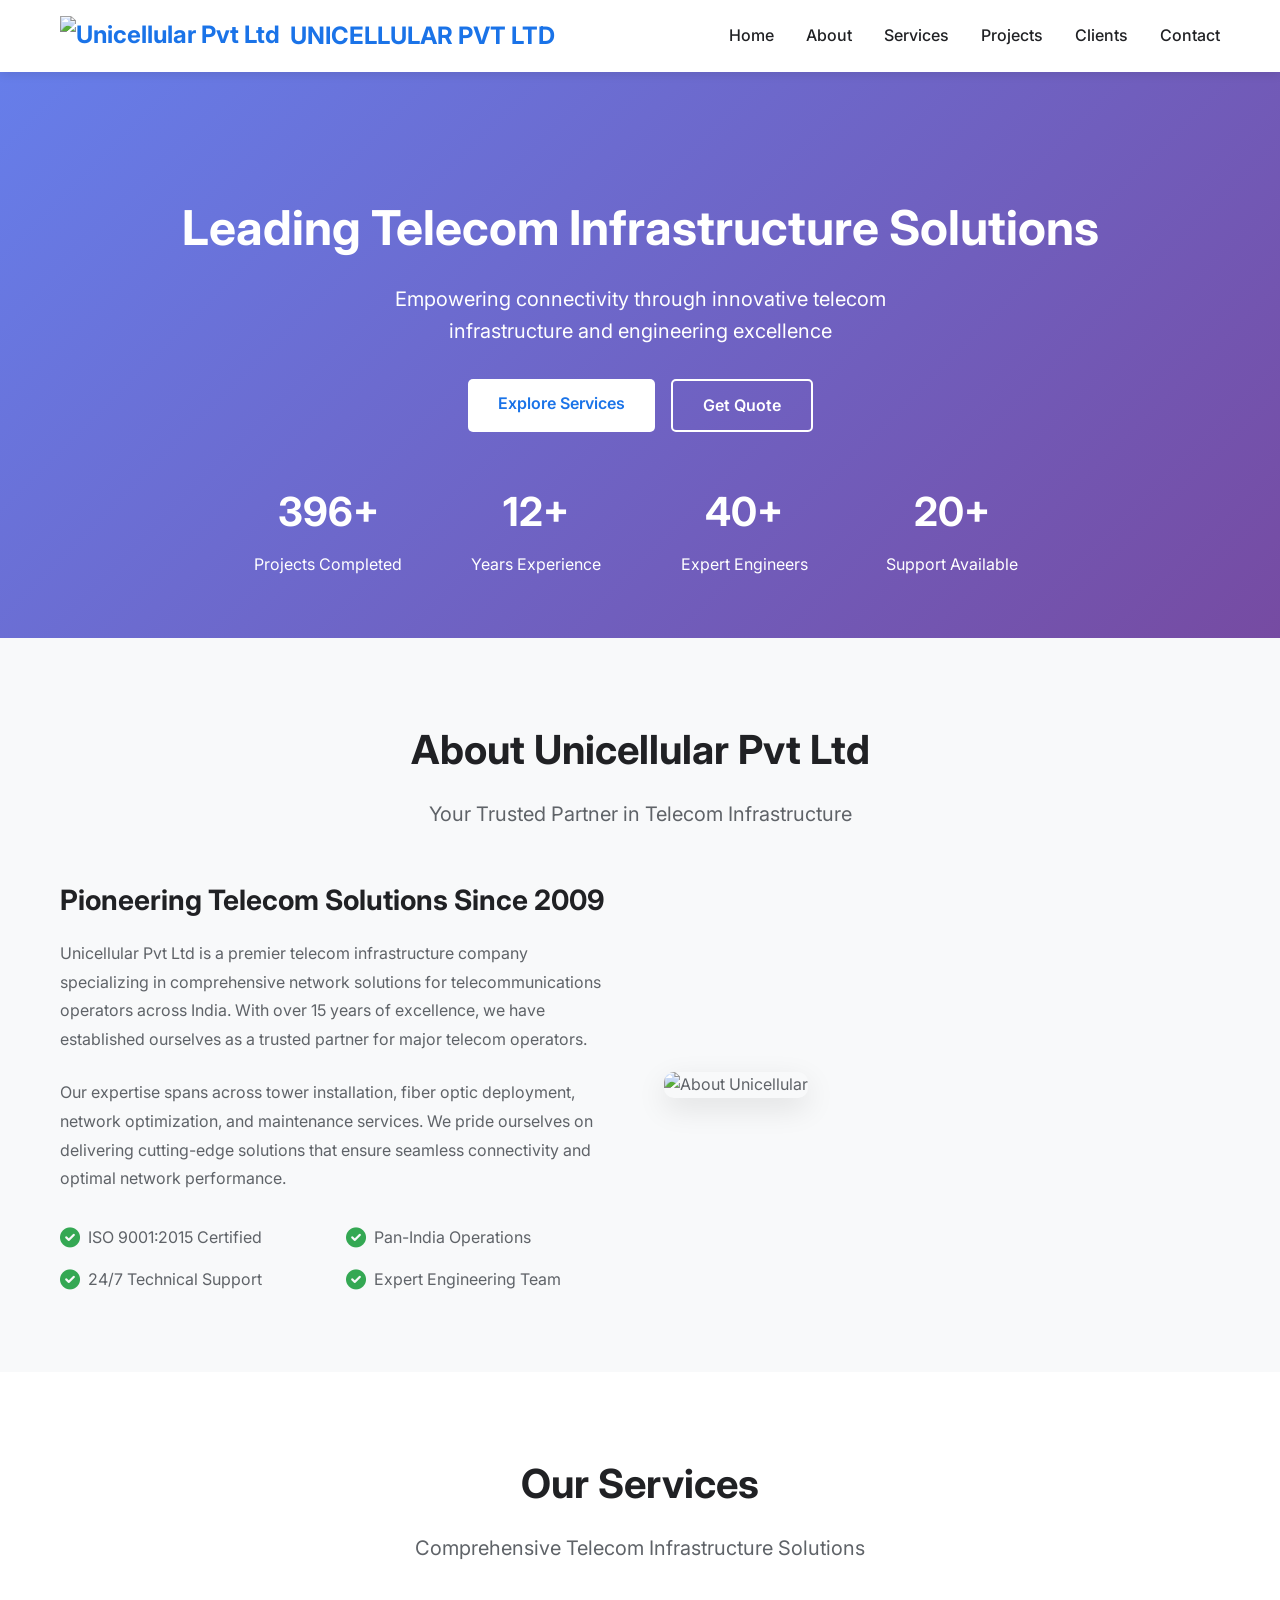
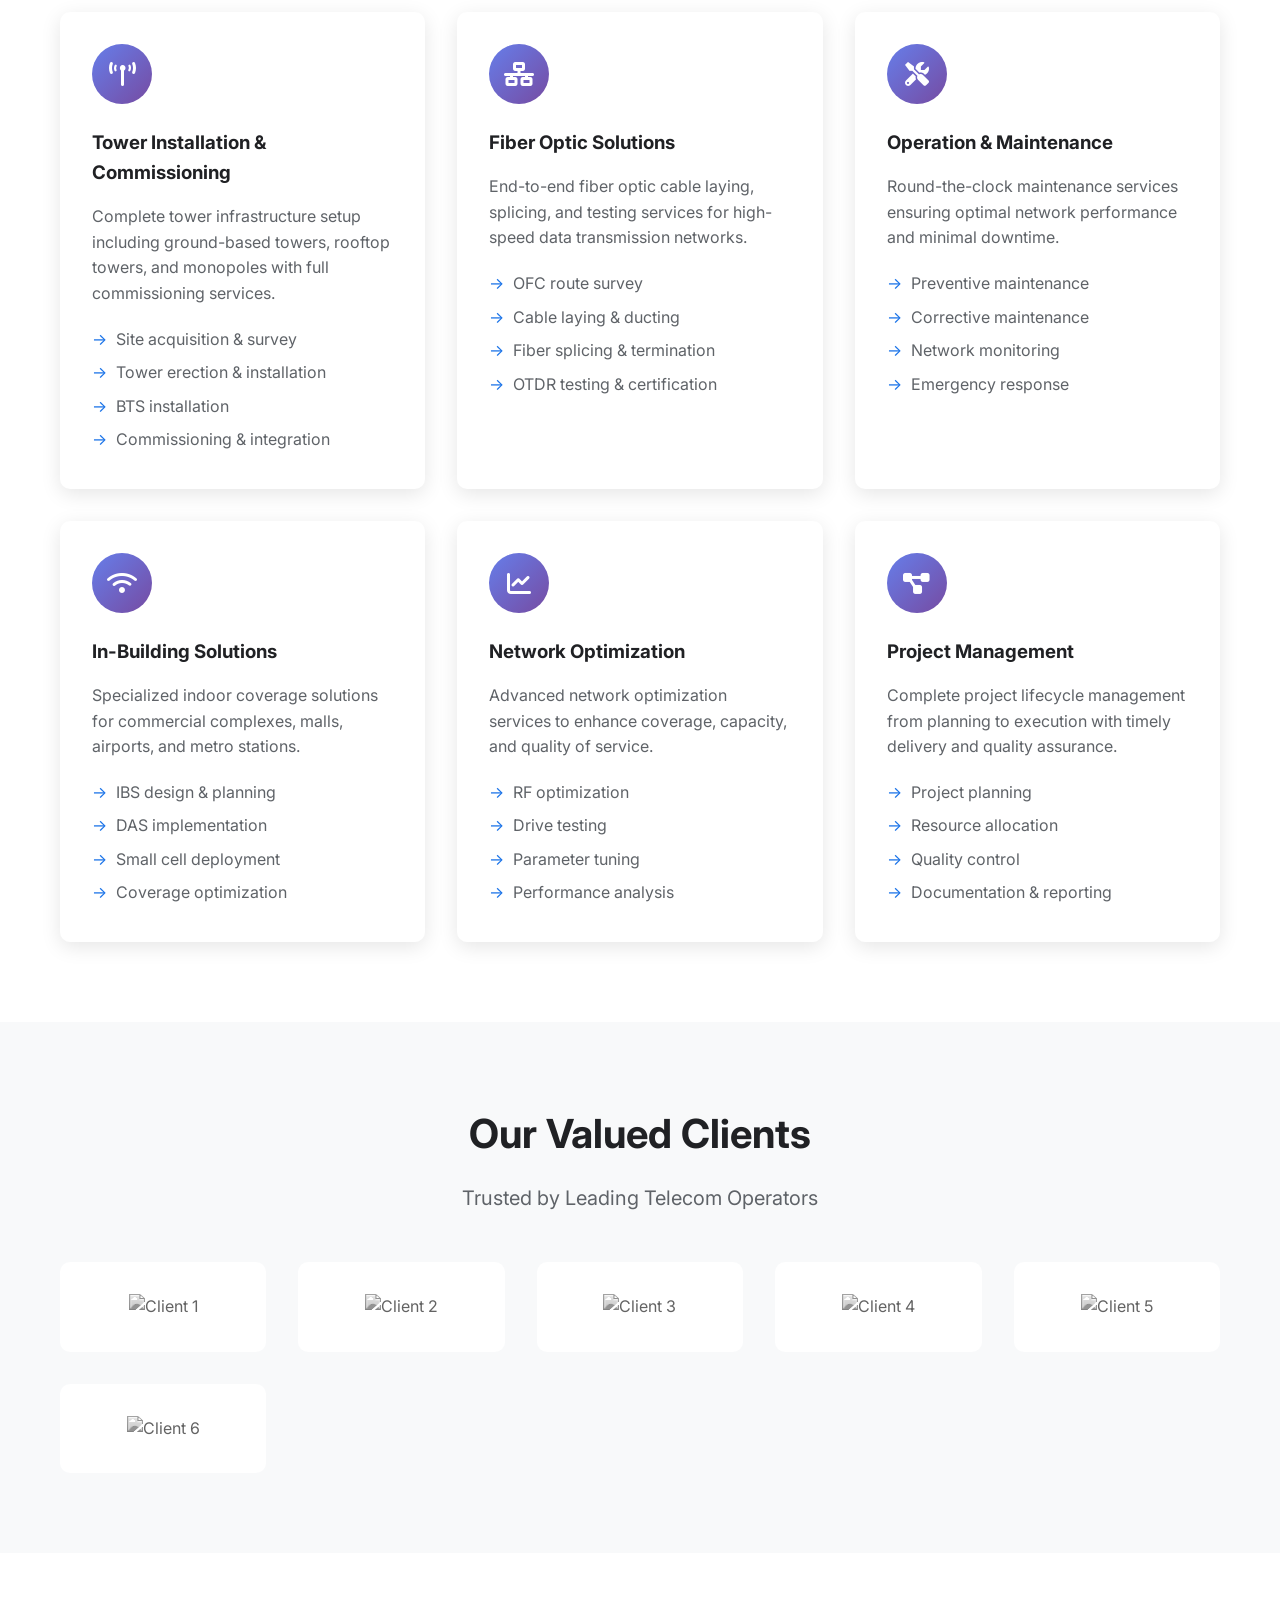
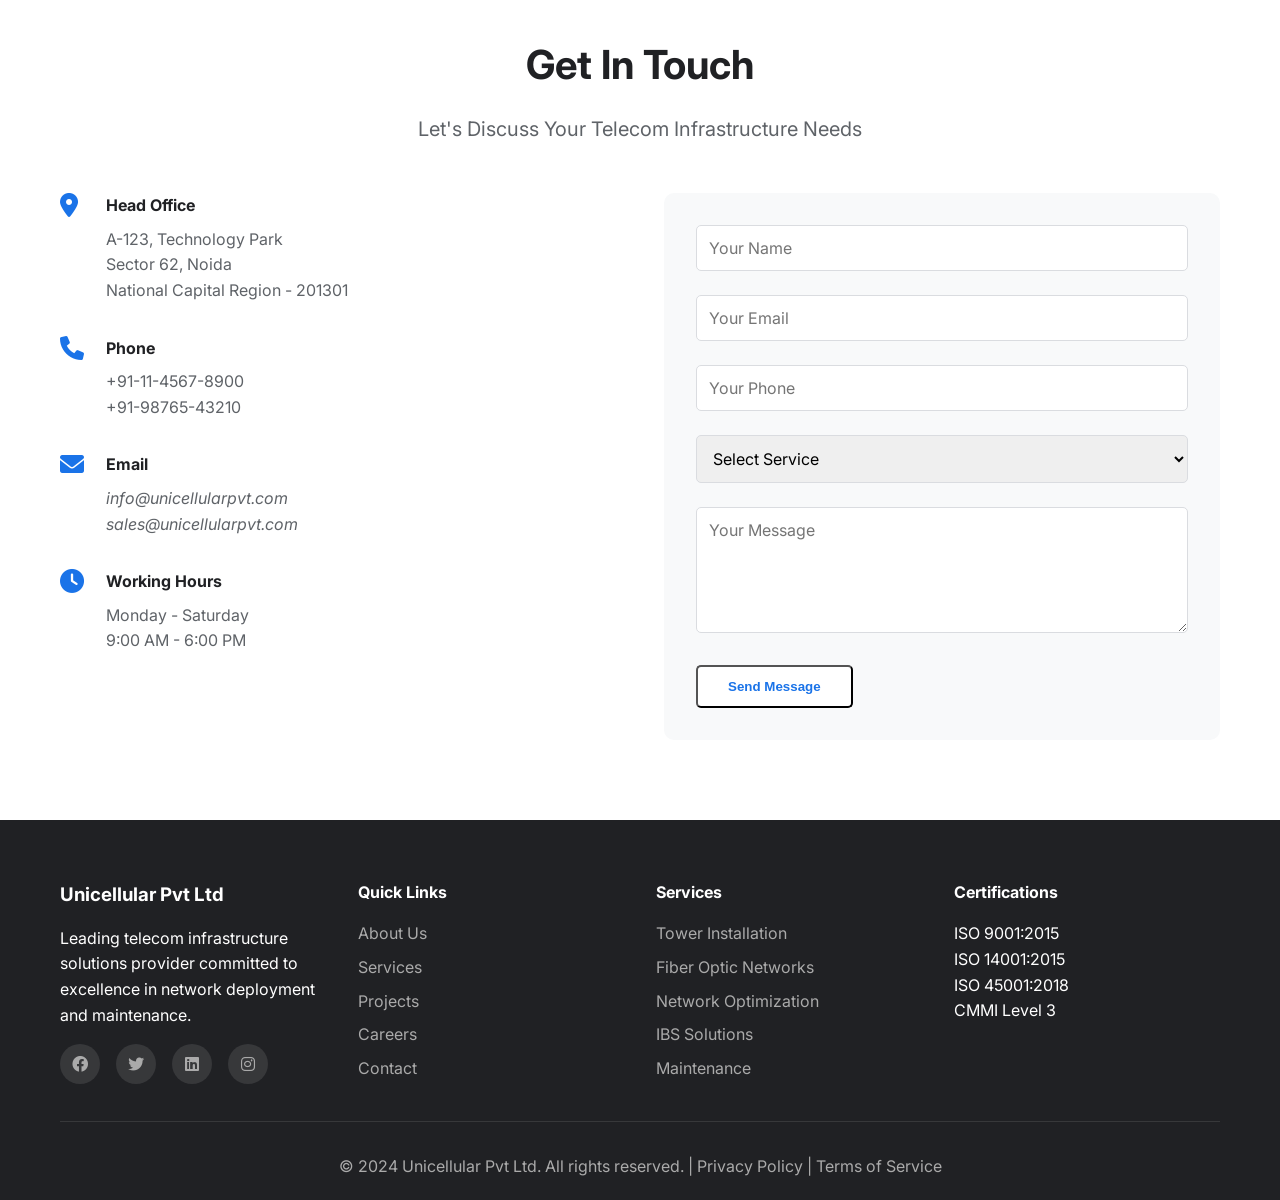
==== index.html @ 9a420c3c "initial commmit" ====
<!DOCTYPE html>
<html lang="en">
<head>
    <meta charset="UTF-8">
    <meta name="viewport" content="width=device-width, initial-scale=1.0">
    <title>Unicellular Pvt Ltd - Telecom Infrastructure Solutions</title>
    <link rel="stylesheet" href="styles.css">
    <link href="https://fonts.googleapis.com/css2?family=Inter:wght@300;400;600;700&display=swap" rel="stylesheet">
    <link rel="stylesheet" href="https://cdnjs.cloudflare.com/ajax/libs/font-awesome/6.0.0/css/all.min.css">
</head>
<body>
    <!-- Header Section -->
    <header class="header">
        <nav class="navbar">
            <div class="container">
                <div class="nav-wrapper">
                    <div class="logo">
                        <img src="logo.png" alt="Unicellular Pvt Ltd">
                        <span>UNICELLULAR PVT LTD</span>
                    </div>
                    <ul class="nav-menu">
                        <li><a href="#home">Home</a></li>
                        <li><a href="#about">About</a></li>
                        <li><a href="#services">Services</a></li>
                        <li><a href="#projects">Projects</a></li>
                        <li><a href="#clients">Clients</a></li>
                        <li><a href="#contact">Contact</a></li>
                    </ul>
                    <div class="hamburger">
                        <span></span>
                        <span></span>
                        <span></span>
                    </div>
                </div>
            </div>
        </nav>
    </header>

    <!-- Hero Section -->
    <section id="home" class="hero">
        <div class="hero-content">
            <h1>Leading Telecom Infrastructure Solutions</h1>
            <p>Empowering connectivity through innovative telecom infrastructure and engineering excellence</p>
            <div class="hero-buttons">
                <a href="#services" class="btn btn-primary">Explore Services</a>
                <a href="#contact" class="btn btn-secondary">Get Quote</a>
            </div>
        </div>
        <div class="hero-stats">
            <div class="stat-item">
                <h3>500+</h3>
                <p>Projects Completed</p>
            </div>
            <div class="stat-item">
                <h3>15+</h3>
                <p>Years Experience</p>
            </div>
            <div class="stat-item">
                <h3>50+</h3>
                <p>Expert Engineers</p>
            </div>
            <div class="stat-item">
                <h3>24/7</h3>
                <p>Support Available</p>
            </div>
        </div>
    </section>

    <!-- About Section -->
    <section id="about" class="about">
        <div class="container">
            <div class="section-header">
                <h2>About Unicellular Pvt Ltd</h2>
                <p>Your Trusted Partner in Telecom Infrastructure</p>
            </div>
            <div class="about-content">
                <div class="about-text">
                    <h3>Pioneering Telecom Solutions Since 2009</h3>
                    <p>Unicellular Pvt Ltd is a premier telecom infrastructure company specializing in comprehensive network solutions for telecommunications operators across India. With over 15 years of excellence, we have established ourselves as a trusted partner for major telecom operators.</p>
                    <p>Our expertise spans across tower installation, fiber optic deployment, network optimization, and maintenance services. We pride ourselves on delivering cutting-edge solutions that ensure seamless connectivity and optimal network performance.</p>
                    <div class="about-features">
                        <div class="feature">
                            <i class="fas fa-check-circle"></i>
                            <span>ISO 9001:2015 Certified</span>
                        </div>
                        <div class="feature">
                            <i class="fas fa-check-circle"></i>
                            <span>Pan-India Operations</span>
                        </div>
                        <div class="feature">
                            <i class="fas fa-check-circle"></i>
                            <span>24/7 Technical Support</span>
                        </div>
                        <div class="feature">
                            <i class="fas fa-check-circle"></i>
                            <span>Expert Engineering Team</span>
                        </div>
                    </div>
                </div>
                <div class="about-image">
                    <img src="about-image.jpg" alt="About Unicellular">
                </div>
            </div>
        </div>
    </section>

    <!-- Services Section -->
    <section id="services" class="services">
        <div class="container">
            <div class="section-header">
                <h2>Our Services</h2>
                <p>Comprehensive Telecom Infrastructure Solutions</p>
            </div>
            <div class="services-grid">
                <div class="service-card">
                    <div class="service-icon">
                        <i class="fas fa-broadcast-tower"></i>
                    </div>
                    <h3>Tower Installation & Commissioning</h3>
                    <p>Complete tower infrastructure setup including ground-based towers, rooftop towers, and monopoles with full commissioning services.</p>
                    <ul>
                        <li>Site acquisition & survey</li>
                        <li>Tower erection & installation</li>
                        <li>BTS installation</li>
                        <li>Commissioning & integration</li>
                    </ul>
                </div>

                <div class="service-card">
                    <div class="service-icon">
                        <i class="fas fa-network-wired"></i>
                    </div>
                    <h3>Fiber Optic Solutions</h3>
                    <p>End-to-end fiber optic cable laying, splicing, and testing services for high-speed data transmission networks.</p>
                    <ul>
                        <li>OFC route survey</li>
                        <li>Cable laying & ducting</li>
                        <li>Fiber splicing & termination</li>
                        <li>OTDR testing & certification</li>
                    </ul>
                </div>

                <div class="service-card">
                    <div class="service-icon">
                        <i class="fas fa-tools"></i>
                    </div>
                    <h3>Operation & Maintenance</h3>
                    <p>Round-the-clock maintenance services ensuring optimal network performance and minimal downtime.</p>
                    <ul>
                        <li>Preventive maintenance</li>
                        <li>Corrective maintenance</li>
                        <li>Network monitoring</li>
                        <li>Emergency response</li>
                    </ul>
                </div>

                <div class="service-card">
                    <div class="service-icon">
                        <i class="fas fa-wifi"></i>
                    </div>
                    <h3>In-Building Solutions</h3>
                    <p>Specialized indoor coverage solutions for commercial complexes, malls, airports, and metro stations.</p>
                    <ul>
                        <li>IBS design & planning</li>
                        <li>DAS implementation</li>
                        <li>Small cell deployment</li>
                        <li>Coverage optimization</li>
                    </ul>
                </div>

                <div class="service-card">
                    <div class="service-icon">
                        <i class="fas fa-chart-line"></i>
                    </div>
                    <h3>Network Optimization</h3>
                    <p>Advanced network optimization services to enhance coverage, capacity, and quality of service.</p>
                    <ul>
                        <li>RF optimization</li>
                        <li>Drive testing</li>
                        <li>Parameter tuning</li>
                        <li>Performance analysis</li>
                    </ul>
                </div>

                <div class="service-card">
                    <div class="service-icon">
                        <i class="fas fa-project-diagram"></i>
                    </div>
                    <h3>Project Management</h3>
                    <p>Complete project lifecycle management from planning to execution with timely delivery and quality assurance.</p>
                    <ul>
                        <li>Project planning</li>
                        <li>Resource allocation</li>
                        <li>Quality control</li>
                        <li>Documentation & reporting</li>
                    </ul>
                </div>
            </div>
        </div>
    </section>

    <!-- Clients Section -->
    <section id="clients" class="clients">
        <div class="container">
            <div class="section-header">
                <h2>Our Valued Clients</h2>
                <p>Trusted by Leading Telecom Operators</p>
            </div>
            <div class="clients-grid">
                <div class="client-logo">
                    <img src="client1.png" alt="Client 1">
                </div>
                <div class="client-logo">
                    <img src="client2.png" alt="Client 2">
                </div>
                <div class="client-logo">
                    <img src="client3.png" alt="Client 3">
                </div>
                <div class="client-logo">
                    <img src="client4.png" alt="Client 4">
                </div>
                <div class="client-logo">
                    <img src="client5.png" alt="Client 5">
                </div>
                <div class="client-logo">
                    <img src="client6.png" alt="Client 6">
                </div>
            </div>
        </div>
    </section>

    <!-- Contact Section -->
    <section id="contact" class="contact">
        <div class="container">
            <div class="section-header">
                <h2>Get In Touch</h2>
                <p>Let's Discuss Your Telecom Infrastructure Needs</p>
            </div>
            <div class="contact-content">
                <div class="contact-info">
                    <div class="info-item">
                        <i class="fas fa-map-marker-alt"></i>
                        <div>
                            <h4>Head Office</h4>
                            <p>A-123, Technology Park<br>
                            Sector 62, Noida<br>
                            National Capital Region - 201301</p>
                        </div>
                    </div>
                    <div class="info-item">
                        <i class="fas fa-phone"></i>
                        <div>
                            <h4>Phone</h4>
                            <p>+91-11-4567-8900<br>
                            +91-98765-43210</p>
                        </div>
                    </div>
                    <div class="info-item">
                        <i class="fas fa-envelope"></i>
                        <div>
                            <h4>Email</h4>
                            <p><em>info@unicellularpvt.com</em><br>
                            <em>sales@unicellularpvt.com</em></p>
                        </div>
                    </div>
                    <div class="info-item">
                        <i class="fas fa-clock"></i>
                        <div>
                            <h4>Working Hours</h4>
                            <p>Monday - Saturday<br>
                            9:00 AM - 6:00 PM</p>
                        </div>
                    </div>
                </div>
                <div class="contact-form">
                    <form>
                        <div class="form-group">
                            <input type="text" placeholder="Your Name" required>
                        </div>
                        <div class="form-group">
                            <input type="email" placeholder="Your Email" required>
                        </div>
                        <div class="form-group">
                            <input type="tel" placeholder="Your Phone">
                        </div>
                        <div class="form-group">
                            <select>
                                <option>Select Service</option>
                                <option>Tower Installation</option>
                                <option>Fiber Optic Solutions</option>
                                <option>Network Optimization</option>
                                <option>Maintenance Services</option>
                                <option>Other</option>
                            </select>
                        </div>
                        <div class="form-group">
                            <textarea placeholder="Your Message" rows="5"></textarea>
                        </div>
                        <button type="submit" class="btn btn-primary">Send Message</button>
                    </form>
                </div>
            </div>
        </div>
    </section>

    <!-- Footer -->
    <footer class="footer">
        <div class="container">
            <div class="footer-content">
                <div class="footer-section">
                    <h3>Unicellular Pvt Ltd</h3>
                    <p>Leading telecom infrastructure solutions provider committed to excellence in network deployment and maintenance.</p>
                    <div class="social-links">
                        <a href="#"><i class="fab fa-facebook"></i></a>
                        <a href="#"><i class="fab fa-twitter"></i></a>
                        <a href="#"><i class="fab fa-linkedin"></i></a>
                        <a href="#"><i class="fab fa-instagram"></i></a>
                    </div>
                </div>
                <div class="footer-section">
                    <h4>Quick Links</h4>
                    <ul>
                        <li><a href="#about">About Us</a></li>
                        <li><a href="#services">Services</a></li>
                        <li><a href="#projects">Projects</a></li>
                        <li><a href="#careers">Careers</a></li>
                        <li><a href="#contact">Contact</a></li>
                    </ul>
                </div>
                <div class="footer-section">
                    <h4>Services</h4>
                    <ul>
                        <li><a href="#">Tower Installation</a></li>
                        <li><a href="#">Fiber Optic Networks</a></li>
                        <li><a href="#">Network Optimization</a></li>
                        <li><a href="#">IBS Solutions</a></li>
                        <li><a href="#">Maintenance</a></li>
                    </ul>
                </div>
                <div class="footer-section">
                    <h4>Certifications</h4>
                    <p>ISO 9001:2015<br>
                    ISO 14001:2015<br>
                    ISO 45001:2018<br>
                    CMMI Level 3</p>
                </div>
            </div>
            <div class="footer-bottom">
                <p>&copy; 2024 Unicellular Pvt Ltd. All rights reserved. | Privacy Policy | Terms of Service</p>
            </div>
        </div>
    </footer>

    <script src="script.js"></script>
</body>
</html>
---- styles.css ----
* {
    margin: 0;
    padding: 0;
    box-sizing: border-box;
}

:root {
    --primary-color: #1a73e8;
    --secondary-color: #34a853;
    --dark-color: #202124;
    --light-color: #f8f9fa;
    --text-color: #5f6368;
    --border-color: #dadce0;
}

body {
    font-family: 'Inter', sans-serif;
    line-height: 1.6;
    color: var(--text-color);
}

.container {
    max-width: 1200px;
    margin: 0 auto;
    padding: 0 20px;
}

/* Header Styles */
.header {
    background: white;
    box-shadow: 0 2px 10px rgba(0,0,0,0.1);
    position: fixed;
    width: 100%;
    top: 0;
    z-index: 1000;
}

.navbar {
    padding: 1rem 0;
}

.nav-wrapper {
    display: flex;
    justify-content: space-between;
    align-items: center;
}

.logo {
    display: flex;
    align-items: center;
    font-weight: 700;
    font-size: 1.5rem;
    color: var(--primary-color);
}

.logo img {
    height: 40px;
    margin-right: 10px;
}

.nav-menu {
    display: flex;
    list-style: none;
    gap: 2rem;
}

.nav-menu a {
    text-decoration: none;
    color: var(--dark-color);
    font-weight: 500;
    transition: color 0.3s;
}

.nav-menu a:hover {
    color: var(--primary-color);
}

.hamburger {
    display: none;
    flex-direction: column;
    cursor: pointer;
}

.hamburger span {
    width: 25px;
    height: 3px;
    background: var(--dark-color);
    margin: 3px 0;
    transition: 0.3s;
}

/* Hero Section */
.hero {
    background: linear-gradient(135deg, #667eea 0%, #764ba2 100%);
    color: white;
    padding: 120px 20px 60px;
    text-align: center;
    margin-top: 70px;
}

.hero-content h1 {
    font-size: 3rem;
    margin-bottom: 1rem;
    font-weight: 700;
}

.hero-content p {
    font-size: 1.25rem;
    margin-bottom: 2rem;
    max-width: 600px;
    margin-left: auto;
    margin-right: auto;
}

.hero-buttons {
    display: flex;
    gap: 1rem;
    justify-content: center;
    margin-bottom: 3rem;
}

.btn {
    padding: 12px 30px;
    text-decoration: none;
    border-radius: 5px;
    font-weight: 600;
    transition: all 0.3s;
    display: inline-block;
}

.btn-primary {
    background: white;
    color: var(--primary-color);
}

.btn-primary:hover {
    background: var(--light-color);
    transform: translateY(-2px);
}

.btn-secondary {
    background: transparent;
    color: white;
    border: 2px solid white;
}

.btn-secondary:hover {
    background: white;
    color: var(--primary-color);
}

.hero-stats {
    display: grid;
    grid-template-columns: repeat(auto-fit, minmax(150px, 1fr));
    gap: 2rem;
    max-width: 800px;
    margin: 0 auto;
}

.stat-item h3 {
    font-size: 2.5rem;
    margin-bottom: 0.5rem;
}

.stat-item p {
    font-size: 1rem;
}

/* About Section */
.about {
    padding: 80px 0;
    background: var(--light-color);
}

.section-header {
    text-align: center;
    margin-bottom: 3rem;
}

.section-header h2 {
    font-size: 2.5rem;
    color: var(--dark-color);
    margin-bottom: 1rem;
}

.section-header p {
    font-size: 1.25rem;
    color: var(--text-color);
}

.about-content {
    display: grid;
    grid-template-columns: 1fr 1fr;
    gap: 3rem;
    align-items: center;
}

.about-text h3 {
    font-size: 1.75rem;
    color: var(--dark-color);
    margin-bottom: 1rem;
}

.about-text p {
    margin-bottom: 1.5rem;
    line-height: 1.8;
}

.about-features {
    display: grid;
    grid-template-columns: repeat(2, 1fr);
    gap: 1rem;
    margin-top: 2rem;
}

.feature {
    display: flex;
    align-items: center;
    gap: 0.5rem;
}

.feature i {
    color: var(--secondary-color);
    font-size: 1.25rem;
}

.about-image img {
    width: 100%;
    border-radius: 10px;
    box-shadow: 0 10px 30px rgba(0,0,0,0.1);
}

/* Services Section */
.services {
    padding: 80px 0;
}

.services-grid {
    display: grid;
    grid-template-columns: repeat(auto-fit, minmax(350px, 1fr));
    gap: 2rem;
}

.service-card {
    background: white;
    padding: 2rem;
    border-radius: 10px;
    box-shadow: 0 5px 20px rgba(0,0,0,0.1);
    transition: transform 0.3s;
}

.service-card:hover {
    transform: translateY(-5px);
    box-shadow: 0 10px 30px rgba(0,0,0,0.15);
}

.service-icon {
    width: 60px;
    height: 60px;
    background: linear-gradient(135deg, #667eea 0%, #764ba2 100%);
    border-radius: 50%;
    display: flex;
    align-items: center;
    justify-content: center;
    margin-bottom: 1.5rem;
}

.service-icon i {
    color: white;
    font-size: 1.5rem;
}

.service-card h3 {
    color: var(--dark-color);
    margin-bottom: 1rem;
}

.service-card p {
    margin-bottom: 1rem;
    line-height: 1.6;
}

.service-card ul {
    list-style: none;
    padding-left: 0;
}

.service-card ul li {
    padding: 0.25rem 0;
    padding-left: 1.5rem;
    position: relative;
}

.service-card ul li:before {
    content: "→";
    position: absolute;
    left: 0;
    color: var(--primary-color);
}

/* Clients Section */
.clients {
    padding: 80px 0;
    background: var(--light-color);
}

.clients-grid {
    display: grid;
    grid-template-columns: repeat(auto-fit, minmax(200px, 1fr));
    gap: 2rem;
    align-items: center;
}

.client-logo {
    background: white;
    padding: 2rem;
    border-radius: 10px;
    text-align: center;
    transition: transform 0.3s;
}

.client-logo:hover {
    transform: scale(1.05);
}

.client-logo img {
    max-width: 150px;
    height: auto;
    filter: grayscale(100%);
    transition: filter 0.3s;
}

.client-logo:hover img {
    filter: grayscale(0%);
}

/* Contact Section */
.contact {
    padding: 80px 0;
}

.contact-content {
    display: grid;
    grid-template-columns: 1fr 1fr;
    gap: 3rem;
}

.info-item {
    display: flex;
    gap: 1rem;
    margin-bottom: 2rem;
}

.info-item i {
    color: var(--primary-color);
    font-size: 1.5rem;
    width: 30px;
}

.info-item h4 {
    color: var(--dark-color);
    margin-bottom: 0.5rem;
}

.contact-form {
    background: var(--light-color);
    padding: 2rem;
    border-radius: 10px;
}

.form-group {
    margin-bottom: 1.5rem;
}

.form-group input,
.form-group select,
.form-group textarea {
    width: 100%;
    padding: 12px;
    border: 1px solid var(--border-color);
    border-radius: 5px;
    font-size: 1rem;
    font-family: inherit;
}

.form-group input:focus,
.form-group select:focus,
.form-group textarea:focus {
    outline: none;
    border-color: var(--primary-color);
}

/* Footer */
.footer {
    background: var(--dark-color);
    color: white;
    padding: 60px 0 20px;
}

.footer-content {
    display: grid;
    grid-template-columns: repeat(auto-fit, minmax(250px, 1fr));
    gap: 2rem;
    margin-bottom: 2rem;
}

.footer-section h3,
.footer-section h4 {
    margin-bottom: 1rem;
}

.footer-section ul {
    list-style: none;
}

.footer-section ul li {
    margin-bottom: 0.5rem;
}

.footer-section a {
    color: #aaa;
    text-decoration: none;
    transition: color 0.3s;
}

.footer-section a:hover {
    color: white;
}

.social-links {
    display: flex;
    gap: 1rem;
    margin-top: 1rem;
}

.social-links a {
    width: 40px;
    height: 40px;
    background: rgba(255,255,255,0.1);
    border-radius: 50%;
    display: flex;
    align-items: center;
    justify-content: center;
    transition: background 0.3s;
}

.social-links a:hover {
    background: var(--primary-color);
}

.footer-bottom {
    text-align: center;
    padding-top: 2rem;
    border-top: 1px solid rgba(255,255,255,0.1);
    color: #aaa;
}

/* Responsive Design */
@media (max-width: 768px) {
    .hamburger {
        display: flex;
    }
    
    .nav-menu {
        display: none;
    }
    
    .hero-content h1 {
        font-size: 2rem;
    }
    
    .hero-buttons {
        flex-direction: column;
    }
    
    .about-content,
    .contact-content {
        grid-template-columns: 1fr;
    }
    
    .services-grid {
        grid-template-columns: 1fr;
    }
    
    .hero-stats {
        grid-template-columns: repeat(2, 1fr);
    }
}
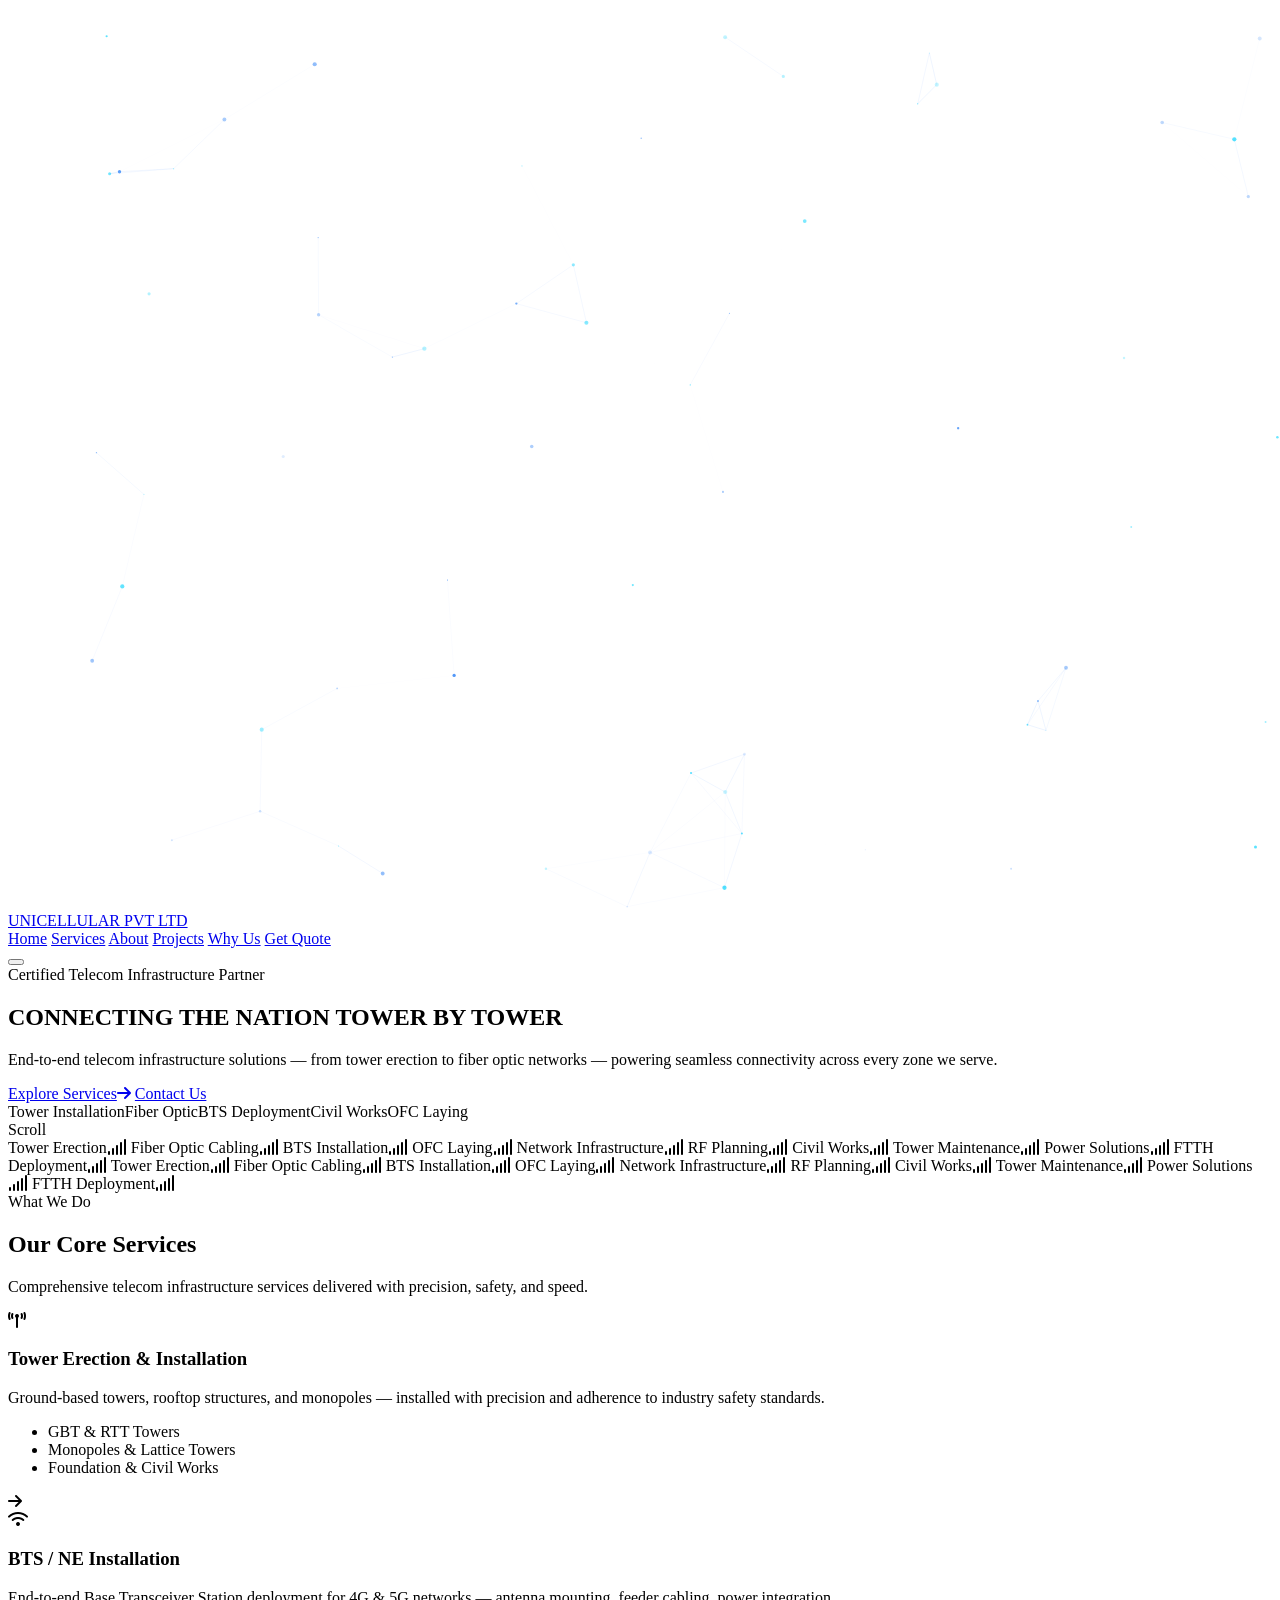
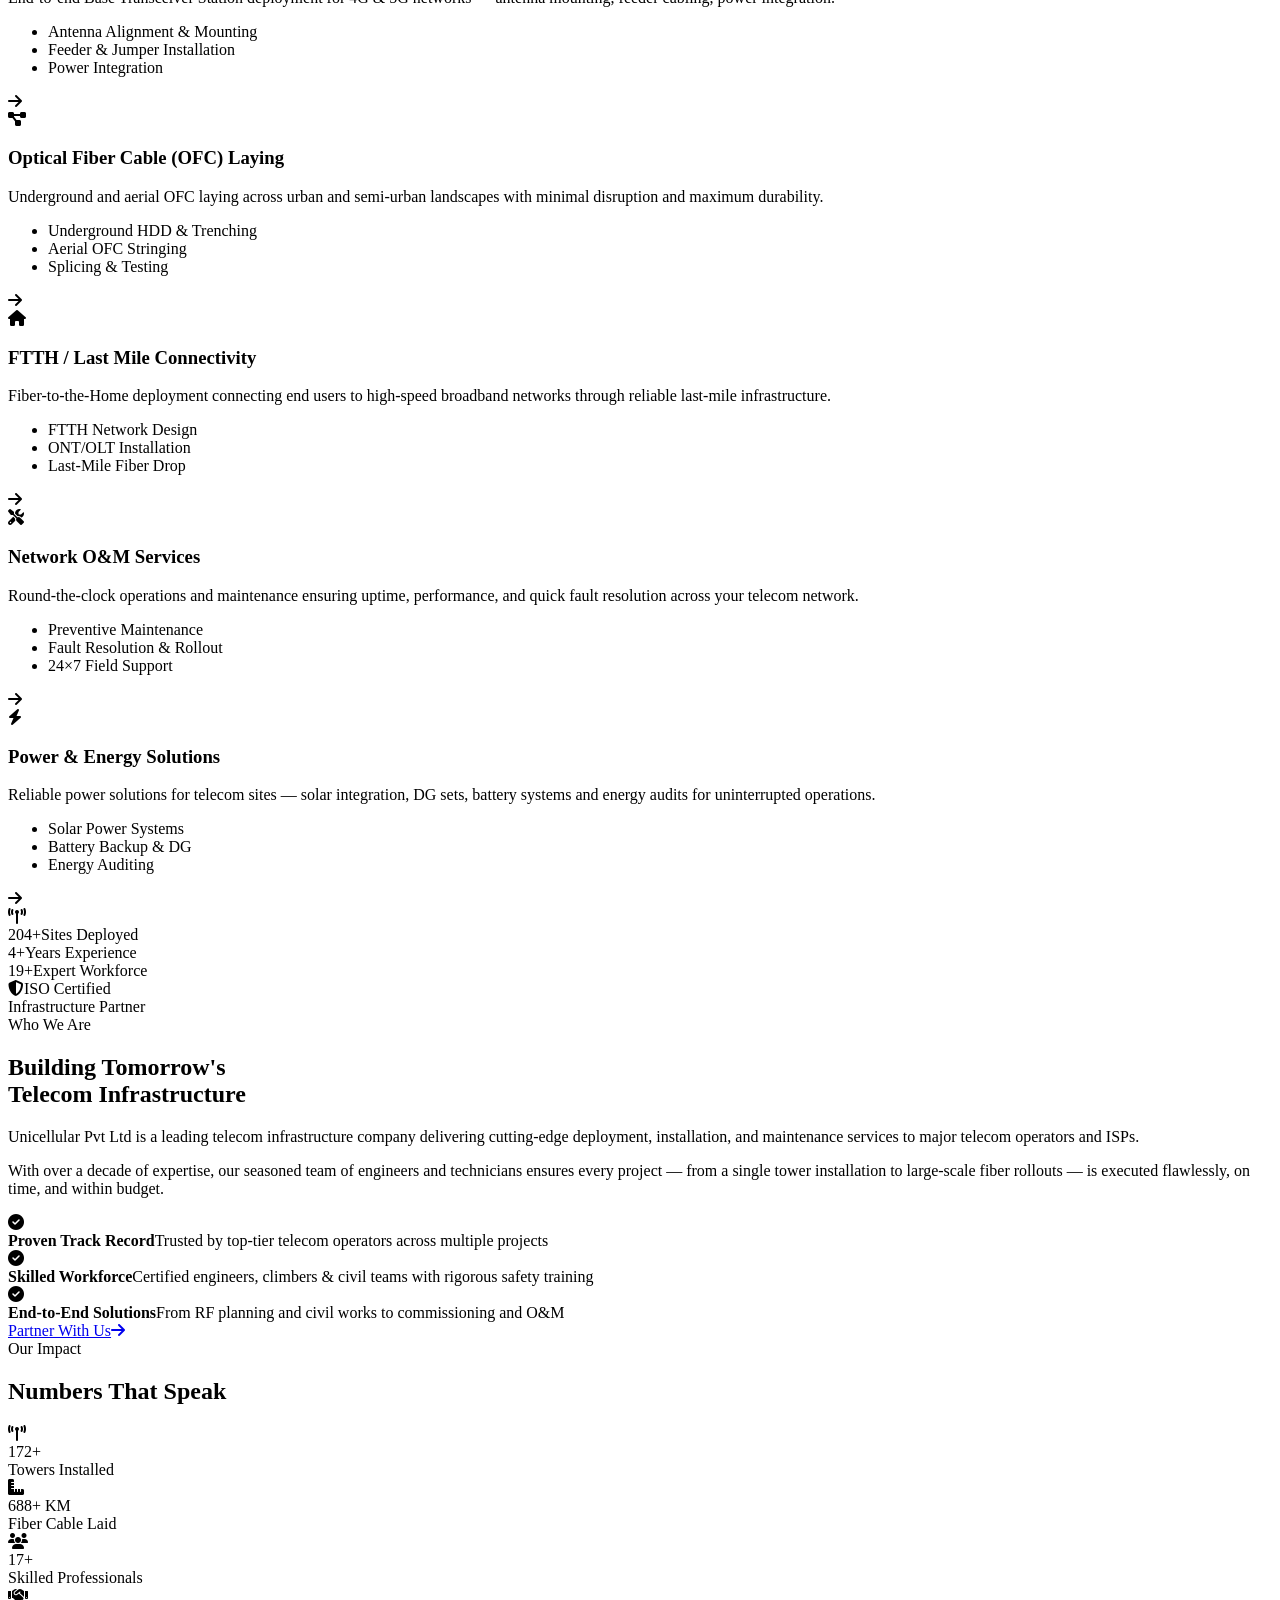
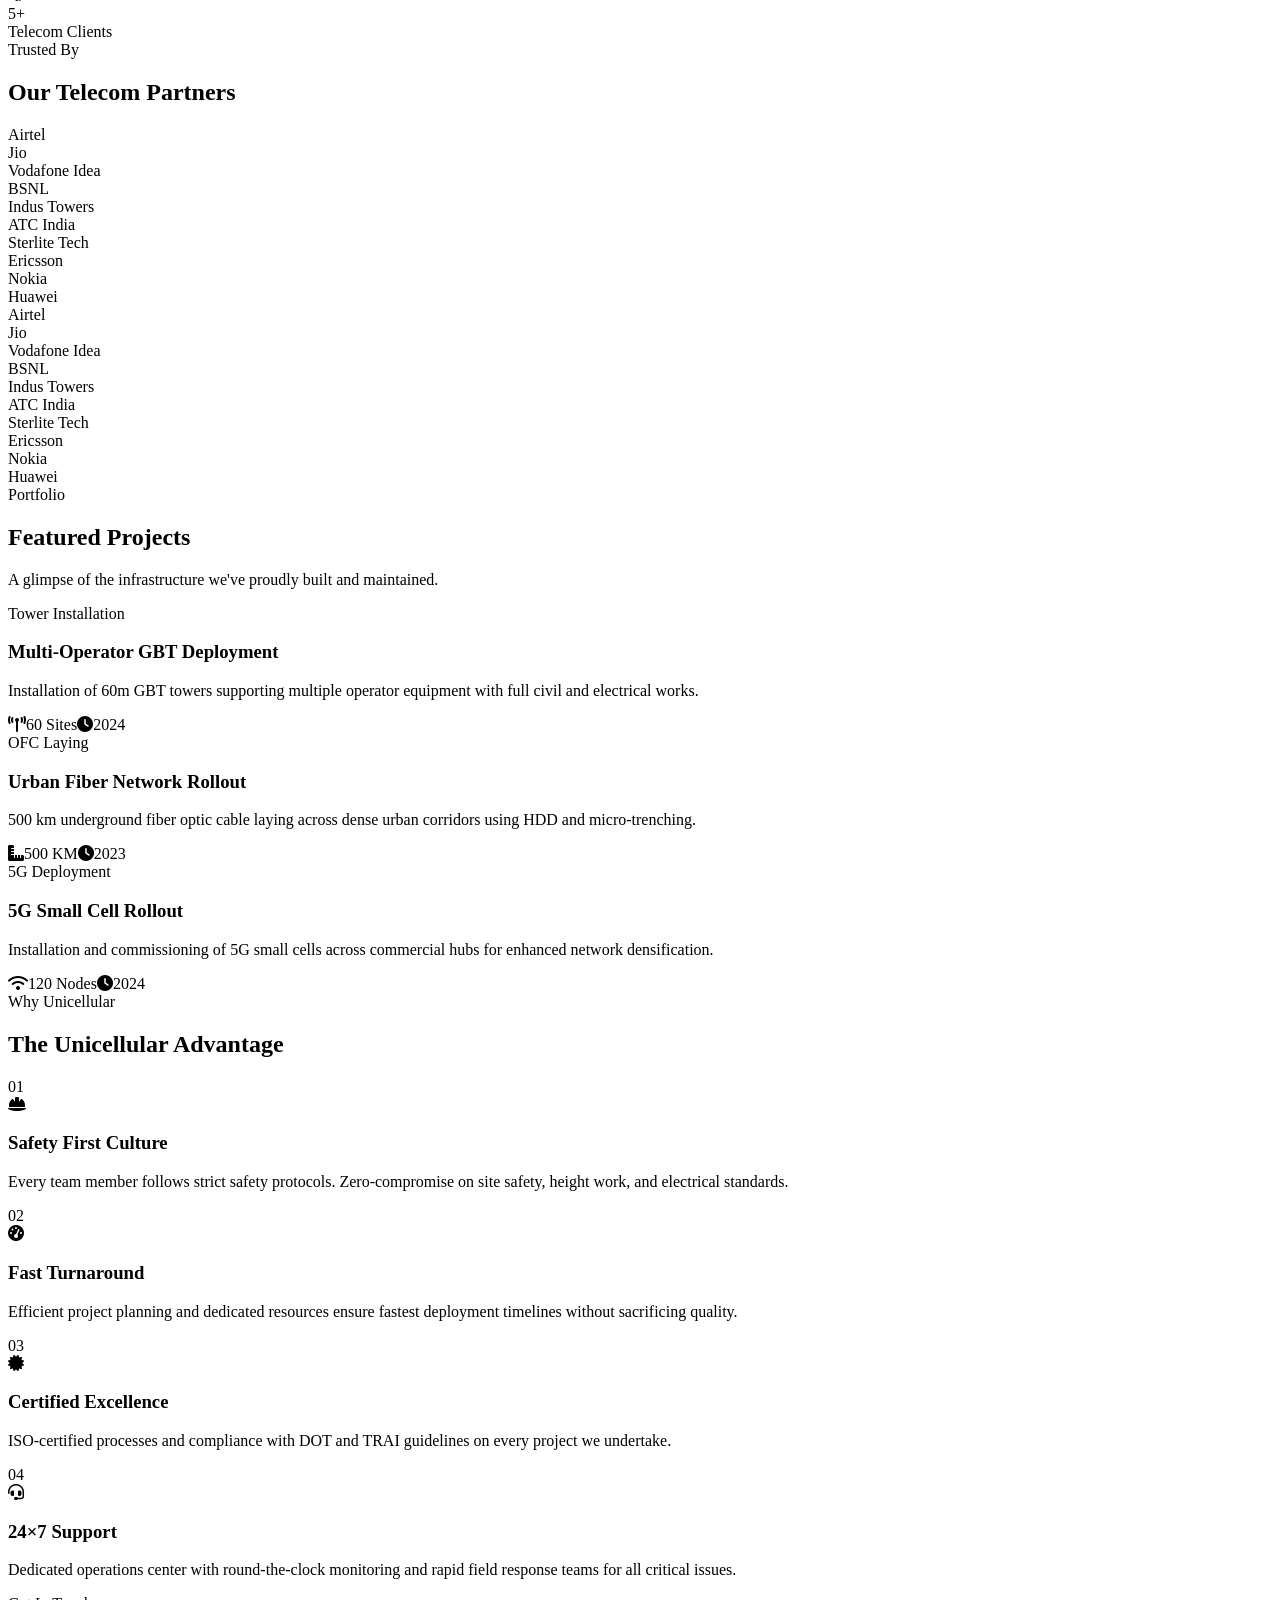
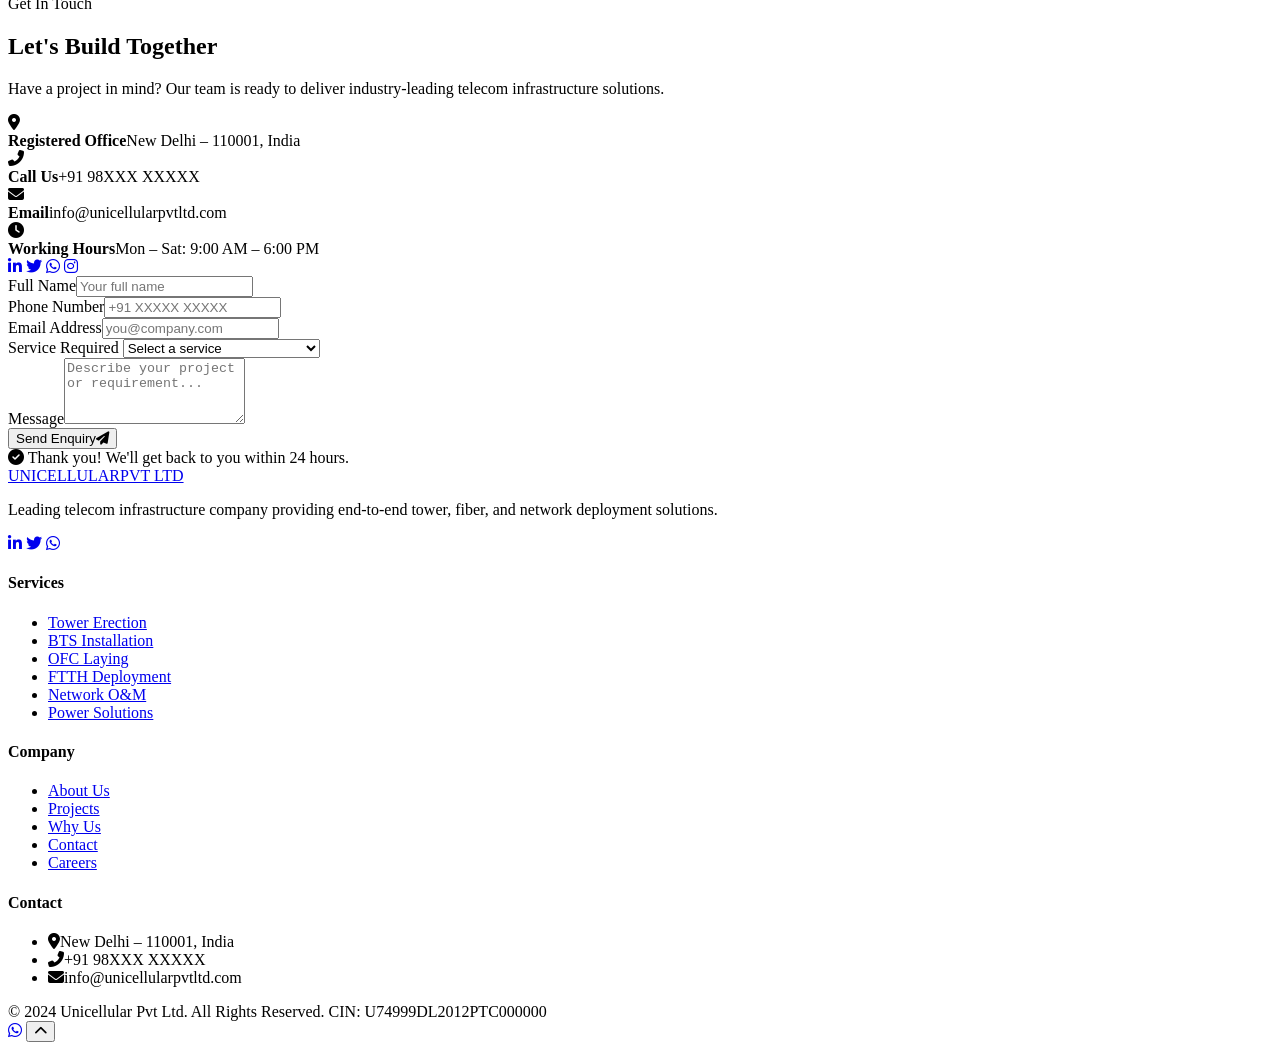
==== commit d323b5b0: "initial commit" ====
--- a/index.html
+++ b/index.html
@@ -1,356 +1,354 @@
 <!DOCTYPE html>
 <html lang="en">
 <head>
-    <meta charset="UTF-8">
-    <meta name="viewport" content="width=device-width, initial-scale=1.0">
-    <title>Unicellular Pvt Ltd - Telecom Infrastructure Solutions</title>
-    <link rel="stylesheet" href="styles.css">
-    <link href="https://fonts.googleapis.com/css2?family=Inter:wght@300;400;600;700&display=swap" rel="stylesheet">
-    <link rel="stylesheet" href="https://cdnjs.cloudflare.com/ajax/libs/font-awesome/6.0.0/css/all.min.css">
+<meta charset="UTF-8"/>
+<meta name="viewport" content="width=device-width, initial-scale=1.0"/>
+<title>Unicellular Pvt Ltd – Telecom Infrastructure Solutions</title>
+<link rel="preconnect" href="https://fonts.googleapis.com"/>
+<link rel="preconnect" href="https://fonts.gstatic.com" crossorigin/>
+<link href="https://fonts.googleapis.com/css2?family=Bebas+Neue&family=Rajdhani:wght@400;500;600;700&family=IBM+Plex+Sans:wght@300;400;500;600&display=swap" rel="stylesheet"/>
+<link rel="stylesheet" href="https://cdnjs.cloudflare.com/ajax/libs/font-awesome/6.5.0/css/all.min.css"/>
+<link rel="stylesheet" href="style.css"/>
 </head>
 <body>
-    <!-- Header Section -->
-    <header class="header">
-        <nav class="navbar">
-            <div class="container">
-                <div class="nav-wrapper">
-                    <div class="logo">
-                        <img src="logo.png" alt="Unicellular Pvt Ltd">
-                        <span>UNICELLULAR PVT LTD</span>
-                    </div>
-                    <ul class="nav-menu">
-                        <li><a href="#home">Home</a></li>
-                        <li><a href="#about">About</a></li>
-                        <li><a href="#services">Services</a></li>
-                        <li><a href="#projects">Projects</a></li>
-                        <li><a href="#clients">Clients</a></li>
-                        <li><a href="#contact">Contact</a></li>
-                    </ul>
-                    <div class="hamburger">
-                        <span></span>
-                        <span></span>
-                        <span></span>
-                    </div>
-                </div>
-            </div>
-        </nav>
-    </header>
-
-    <!-- Hero Section -->
-    <section id="home" class="hero">
-        <div class="hero-content">
-            <h1>Leading Telecom Infrastructure Solutions</h1>
-            <p>Empowering connectivity through innovative telecom infrastructure and engineering excellence</p>
-            <div class="hero-buttons">
-                <a href="#services" class="btn btn-primary">Explore Services</a>
-                <a href="#contact" class="btn btn-secondary">Get Quote</a>
-            </div>
-        </div>
-        <div class="hero-stats">
-            <div class="stat-item">
-                <h3>500+</h3>
-                <p>Projects Completed</p>
-            </div>
-            <div class="stat-item">
-                <h3>15+</h3>
-                <p>Years Experience</p>
-            </div>
-            <div class="stat-item">
-                <h3>50+</h3>
-                <p>Expert Engineers</p>
-            </div>
-            <div class="stat-item">
-                <h3>24/7</h3>
-                <p>Support Available</p>
-            </div>
-        </div>
-    </section>
-
-    <!-- About Section -->
-    <section id="about" class="about">
-        <div class="container">
-            <div class="section-header">
-                <h2>About Unicellular Pvt Ltd</h2>
-                <p>Your Trusted Partner in Telecom Infrastructure</p>
-            </div>
-            <div class="about-content">
-                <div class="about-text">
-                    <h3>Pioneering Telecom Solutions Since 2009</h3>
-                    <p>Unicellular Pvt Ltd is a premier telecom infrastructure company specializing in comprehensive network solutions for telecommunications operators across India. With over 15 years of excellence, we have established ourselves as a trusted partner for major telecom operators.</p>
-                    <p>Our expertise spans across tower installation, fiber optic deployment, network optimization, and maintenance services. We pride ourselves on delivering cutting-edge solutions that ensure seamless connectivity and optimal network performance.</p>
-                    <div class="about-features">
-                        <div class="feature">
-                            <i class="fas fa-check-circle"></i>
-                            <span>ISO 9001:2015 Certified</span>
-                        </div>
-                        <div class="feature">
-                            <i class="fas fa-check-circle"></i>
-                            <span>Pan-India Operations</span>
-                        </div>
-                        <div class="feature">
-                            <i class="fas fa-check-circle"></i>
-                            <span>24/7 Technical Support</span>
-                        </div>
-                        <div class="feature">
-                            <i class="fas fa-check-circle"></i>
-                            <span>Expert Engineering Team</span>
-                        </div>
-                    </div>
-                </div>
-                <div class="about-image">
-                    <img src="about-image.jpg" alt="About Unicellular">
-                </div>
-            </div>
-        </div>
-    </section>
-
-    <!-- Services Section -->
-    <section id="services" class="services">
-        <div class="container">
-            <div class="section-header">
-                <h2>Our Services</h2>
-                <p>Comprehensive Telecom Infrastructure Solutions</p>
-            </div>
-            <div class="services-grid">
-                <div class="service-card">
-                    <div class="service-icon">
-                        <i class="fas fa-broadcast-tower"></i>
-                    </div>
-                    <h3>Tower Installation & Commissioning</h3>
-                    <p>Complete tower infrastructure setup including ground-based towers, rooftop towers, and monopoles with full commissioning services.</p>
-                    <ul>
-                        <li>Site acquisition & survey</li>
-                        <li>Tower erection & installation</li>
-                        <li>BTS installation</li>
-                        <li>Commissioning & integration</li>
-                    </ul>
-                </div>
-
-                <div class="service-card">
-                    <div class="service-icon">
-                        <i class="fas fa-network-wired"></i>
-                    </div>
-                    <h3>Fiber Optic Solutions</h3>
-                    <p>End-to-end fiber optic cable laying, splicing, and testing services for high-speed data transmission networks.</p>
-                    <ul>
-                        <li>OFC route survey</li>
-                        <li>Cable laying & ducting</li>
-                        <li>Fiber splicing & termination</li>
-                        <li>OTDR testing & certification</li>
-                    </ul>
-                </div>
-
-                <div class="service-card">
-                    <div class="service-icon">
-                        <i class="fas fa-tools"></i>
-                    </div>
-                    <h3>Operation & Maintenance</h3>
-                    <p>Round-the-clock maintenance services ensuring optimal network performance and minimal downtime.</p>
-                    <ul>
-                        <li>Preventive maintenance</li>
-                        <li>Corrective maintenance</li>
-                        <li>Network monitoring</li>
-                        <li>Emergency response</li>
-                    </ul>
-                </div>
-
-                <div class="service-card">
-                    <div class="service-icon">
-                        <i class="fas fa-wifi"></i>
-                    </div>
-                    <h3>In-Building Solutions</h3>
-                    <p>Specialized indoor coverage solutions for commercial complexes, malls, airports, and metro stations.</p>
-                    <ul>
-                        <li>IBS design & planning</li>
-                        <li>DAS implementation</li>
-                        <li>Small cell deployment</li>
-                        <li>Coverage optimization</li>
-                    </ul>
-                </div>
-
-                <div class="service-card">
-                    <div class="service-icon">
-                        <i class="fas fa-chart-line"></i>
-                    </div>
-                    <h3>Network Optimization</h3>
-                    <p>Advanced network optimization services to enhance coverage, capacity, and quality of service.</p>
-                    <ul>
-                        <li>RF optimization</li>
-                        <li>Drive testing</li>
-                        <li>Parameter tuning</li>
-                        <li>Performance analysis</li>
-                    </ul>
-                </div>
-
-                <div class="service-card">
-                    <div class="service-icon">
-                        <i class="fas fa-project-diagram"></i>
-                    </div>
-                    <h3>Project Management</h3>
-                    <p>Complete project lifecycle management from planning to execution with timely delivery and quality assurance.</p>
-                    <ul>
-                        <li>Project planning</li>
-                        <li>Resource allocation</li>
-                        <li>Quality control</li>
-                        <li>Documentation & reporting</li>
-                    </ul>
-                </div>
-            </div>
-        </div>
-    </section>
-
-    <!-- Clients Section -->
-    <section id="clients" class="clients">
-        <div class="container">
-            <div class="section-header">
-                <h2>Our Valued Clients</h2>
-                <p>Trusted by Leading Telecom Operators</p>
-            </div>
-            <div class="clients-grid">
-                <div class="client-logo">
-                    <img src="client1.png" alt="Client 1">
-                </div>
-                <div class="client-logo">
-                    <img src="client2.png" alt="Client 2">
-                </div>
-                <div class="client-logo">
-                    <img src="client3.png" alt="Client 3">
-                </div>
-                <div class="client-logo">
-                    <img src="client4.png" alt="Client 4">
-                </div>
-                <div class="client-logo">
-                    <img src="client5.png" alt="Client 5">
-                </div>
-                <div class="client-logo">
-                    <img src="client6.png" alt="Client 6">
-                </div>
-            </div>
-        </div>
-    </section>
-
-    <!-- Contact Section -->
-    <section id="contact" class="contact">
-        <div class="container">
-            <div class="section-header">
-                <h2>Get In Touch</h2>
-                <p>Let's Discuss Your Telecom Infrastructure Needs</p>
-            </div>
-            <div class="contact-content">
-                <div class="contact-info">
-                    <div class="info-item">
-                        <i class="fas fa-map-marker-alt"></i>
-                        <div>
-                            <h4>Head Office</h4>
-                            <p>A-123, Technology Park<br>
-                            Sector 62, Noida<br>
-                            National Capital Region - 201301</p>
-                        </div>
-                    </div>
-                    <div class="info-item">
-                        <i class="fas fa-phone"></i>
-                        <div>
-                            <h4>Phone</h4>
-                            <p>+91-11-4567-8900<br>
-                            +91-98765-43210</p>
-                        </div>
-                    </div>
-                    <div class="info-item">
-                        <i class="fas fa-envelope"></i>
-                        <div>
-                            <h4>Email</h4>
-                            <p><em>info@unicellularpvt.com</em><br>
-                            <em>sales@unicellularpvt.com</em></p>
-                        </div>
-                    </div>
-                    <div class="info-item">
-                        <i class="fas fa-clock"></i>
-                        <div>
-                            <h4>Working Hours</h4>
-                            <p>Monday - Saturday<br>
-                            9:00 AM - 6:00 PM</p>
-                        </div>
-                    </div>
-                </div>
-                <div class="contact-form">
-                    <form>
-                        <div class="form-group">
-                            <input type="text" placeholder="Your Name" required>
-                        </div>
-                        <div class="form-group">
-                            <input type="email" placeholder="Your Email" required>
-                        </div>
-                        <div class="form-group">
-                            <input type="tel" placeholder="Your Phone">
-                        </div>
-                        <div class="form-group">
-                            <select>
-                                <option>Select Service</option>
-                                <option>Tower Installation</option>
-                                <option>Fiber Optic Solutions</option>
-                                <option>Network Optimization</option>
-                                <option>Maintenance Services</option>
-                                <option>Other</option>
-                            </select>
-                        </div>
-                        <div class="form-group">
-                            <textarea placeholder="Your Message" rows="5"></textarea>
-                        </div>
-                        <button type="submit" class="btn btn-primary">Send Message</button>
-                    </form>
-                </div>
-            </div>
-        </div>
-    </section>
-
-    <!-- Footer -->
-    <footer class="footer">
-        <div class="container">
-            <div class="footer-content">
-                <div class="footer-section">
-                    <h3>Unicellular Pvt Ltd</h3>
-                    <p>Leading telecom infrastructure solutions provider committed to excellence in network deployment and maintenance.</p>
-                    <div class="social-links">
-                        <a href="#"><i class="fab fa-facebook"></i></a>
-                        <a href="#"><i class="fab fa-twitter"></i></a>
-                        <a href="#"><i class="fab fa-linkedin"></i></a>
-                        <a href="#"><i class="fab fa-instagram"></i></a>
-                    </div>
-                </div>
-                <div class="footer-section">
-                    <h4>Quick Links</h4>
-                    <ul>
-                        <li><a href="#about">About Us</a></li>
-                        <li><a href="#services">Services</a></li>
-                        <li><a href="#projects">Projects</a></li>
-                        <li><a href="#careers">Careers</a></li>
-                        <li><a href="#contact">Contact</a></li>
-                    </ul>
-                </div>
-                <div class="footer-section">
-                    <h4>Services</h4>
-                    <ul>
-                        <li><a href="#">Tower Installation</a></li>
-                        <li><a href="#">Fiber Optic Networks</a></li>
-                        <li><a href="#">Network Optimization</a></li>
-                        <li><a href="#">IBS Solutions</a></li>
-                        <li><a href="#">Maintenance</a></li>
-                    </ul>
-                </div>
-                <div class="footer-section">
-                    <h4>Certifications</h4>
-                    <p>ISO 9001:2015<br>
-                    ISO 14001:2015<br>
-                    ISO 45001:2018<br>
-                    CMMI Level 3</p>
-                </div>
-            </div>
-            <div class="footer-bottom">
-                <p>&copy; 2024 Unicellular Pvt Ltd. All rights reserved. | Privacy Policy | Terms of Service</p>
-            </div>
-        </div>
-    </footer>
-
-    <script src="script.js"></script>
+
+<canvas id="pcanvas"></canvas>
+<div class="cdot" id="cdot"></div>
+<div class="cring" id="cring"></div>
+
+<!-- ════════════ NAVBAR ════════════ -->
+<header id="navbar">
+  <div class="nav-c">
+    <a href="#home" class="logo">
+      <div class="logo-i">
+        <span class="ls"></span><span class="ls"></span><span class="ls"></span>
+      </div>
+      <div class="logo-t">
+        <span class="logo-m">UNICELLULAR</span>
+        <span class="logo-s">PVT LTD</span>
+      </div>
+    </a>
+    <nav class="nav-links" id="navLinks">
+      <a href="#home">Home</a>
+      <a href="#services">Services</a>
+      <a href="#about">About</a>
+      <a href="#projects">Projects</a>
+      <a href="#whyus">Why Us</a>
+      <a href="#contact" class="ncta">Get Quote</a>
+    </nav>
+    <button class="ham" id="ham"><span></span><span></span><span></span></button>
+  </div>
+</header>
+
+<!-- ════════════ HERO ════════════ -->
+<section id="home" class="hero">
+  <div class="hgrid"></div>
+  <div class="hcontent">
+    <div class="hbadge ru"><span class="bdot"></span>Certified Telecom Infrastructure Partner</div>
+    <h1 class="htitle ru d1">
+      <span class="line">CONNECTING</span>
+      <span class="line aline" id="glitchLine">THE NATION</span>
+      <span class="line">TOWER BY TOWER</span>
+    </h1>
+    <p class="hdesc ru d2">End-to-end telecom infrastructure solutions — from tower erection to fiber optic networks — powering seamless connectivity across every zone we serve.</p>
+    <div class="hact ru d3">
+      <a href="#services" class="btn-p"><span>Explore Services</span><i class="fa fa-arrow-right"></i></a>
+      <a href="#contact" class="btn-o"><span>Contact Us</span></a>
+    </div>
+    <div class="htags ru d4">
+      <span>Tower Installation</span><span>Fiber Optic</span><span>BTS Deployment</span><span>Civil Works</span><span>OFC Laying</span>
+    </div>
+  </div>
+
+  <div class="hvisual rr d2">
+    <div class="towerw">
+      <div class="tbody">
+        <div class="srings"><div class="ring r1"></div><div class="ring r2"></div><div class="ring r3"></div></div>
+        <div class="ttop"></div>
+        <div class="tlight"></div>
+        <div class="tseg s1"></div>
+        <div class="tseg s2"></div>
+        <div class="tseg s3"></div>
+        <div class="tseg s4"></div>
+        <div class="dl dl1"></div><div class="dl dl2"></div><div class="dl dl3"></div>
+      </div>
+      <div class="tbase"></div>
+    </div>
+  </div>
+  <div class="hscroll"><span>Scroll</span><div class="sline"></div></div>
+</section>
+
+<!-- TICKER -->
+<div class="ticker">
+  <div class="ttrack" id="ttrack">
+    <span>Tower Erection</span><i class="fa fa-signal"></i>
+    <span>Fiber Optic Cabling</span><i class="fa fa-signal"></i>
+    <span>BTS Installation</span><i class="fa fa-signal"></i>
+    <span>OFC Laying</span><i class="fa fa-signal"></i>
+    <span>Network Infrastructure</span><i class="fa fa-signal"></i>
+    <span>RF Planning</span><i class="fa fa-signal"></i>
+    <span>Civil Works</span><i class="fa fa-signal"></i>
+    <span>Tower Maintenance</span><i class="fa fa-signal"></i>
+    <span>Power Solutions</span><i class="fa fa-signal"></i>
+    <span>FTTH Deployment</span><i class="fa fa-signal"></i>
+    <span>Tower Erection</span><i class="fa fa-signal"></i>
+    <span>Fiber Optic Cabling</span><i class="fa fa-signal"></i>
+    <span>BTS Installation</span><i class="fa fa-signal"></i>
+    <span>OFC Laying</span><i class="fa fa-signal"></i>
+    <span>Network Infrastructure</span><i class="fa fa-signal"></i>
+    <span>RF Planning</span><i class="fa fa-signal"></i>
+    <span>Civil Works</span><i class="fa fa-signal"></i>
+    <span>Tower Maintenance</span><i class="fa fa-signal"></i>
+    <span>Power Solutions</span><i class="fa fa-signal"></i>
+    <span>FTTH Deployment</span><i class="fa fa-signal"></i>
+  </div>
+</div>
+
+<!-- ════════════ SERVICES ════════════ -->
+<section id="services" class="section svcsec">
+  <div class="container">
+    <div class="sheader ru">
+      <span class="stag">What We Do</span>
+      <h2 class="stitle">Our Core Services</h2>
+      <p class="sdesc">Comprehensive telecom infrastructure services delivered with precision, safety, and speed.</p>
+    </div>
+    <div class="sgrid">
+      <div class="sc ru d1" data-tilt><div class="cglow"></div>
+        <div class="sico"><i class="fa fa-broadcast-tower"></i></div>
+        <h3>Tower Erection & Installation</h3>
+        <p>Ground-based towers, rooftop structures, and monopoles — installed with precision and adherence to industry safety standards.</p>
+        <ul><li>GBT & RTT Towers</li><li>Monopoles & Lattice Towers</li><li>Foundation & Civil Works</li></ul>
+        <div class="carrow"><i class="fa fa-arrow-right"></i></div>
+      </div>
+      <div class="sc ru d2" data-tilt><div class="cglow"></div>
+        <div class="sico"><i class="fa fa-wifi"></i></div>
+        <h3>BTS / NE Installation</h3>
+        <p>End-to-end Base Transceiver Station deployment for 4G & 5G networks — antenna mounting, feeder cabling, power integration.</p>
+        <ul><li>Antenna Alignment & Mounting</li><li>Feeder & Jumper Installation</li><li>Power Integration</li></ul>
+        <div class="carrow"><i class="fa fa-arrow-right"></i></div>
+      </div>
+      <div class="sc ru d3" data-tilt><div class="cglow"></div>
+        <div class="sico"><i class="fa fa-project-diagram"></i></div>
+        <h3>Optical Fiber Cable (OFC) Laying</h3>
+        <p>Underground and aerial OFC laying across urban and semi-urban landscapes with minimal disruption and maximum durability.</p>
+        <ul><li>Underground HDD & Trenching</li><li>Aerial OFC Stringing</li><li>Splicing & Testing</li></ul>
+        <div class="carrow"><i class="fa fa-arrow-right"></i></div>
+      </div>
+      <div class="sc ru d1" data-tilt><div class="cglow"></div>
+        <div class="sico"><i class="fa fa-home"></i></div>
+        <h3>FTTH / Last Mile Connectivity</h3>
+        <p>Fiber-to-the-Home deployment connecting end users to high-speed broadband networks through reliable last-mile infrastructure.</p>
+        <ul><li>FTTH Network Design</li><li>ONT/OLT Installation</li><li>Last-Mile Fiber Drop</li></ul>
+        <div class="carrow"><i class="fa fa-arrow-right"></i></div>
+      </div>
+      <div class="sc ru d2" data-tilt><div class="cglow"></div>
+        <div class="sico"><i class="fa fa-tools"></i></div>
+        <h3>Network O&M Services</h3>
+        <p>Round-the-clock operations and maintenance ensuring uptime, performance, and quick fault resolution across your telecom network.</p>
+        <ul><li>Preventive Maintenance</li><li>Fault Resolution & Rollout</li><li>24×7 Field Support</li></ul>
+        <div class="carrow"><i class="fa fa-arrow-right"></i></div>
+      </div>
+      <div class="sc ru d3" data-tilt><div class="cglow"></div>
+        <div class="sico"><i class="fa fa-bolt"></i></div>
+        <h3>Power & Energy Solutions</h3>
+        <p>Reliable power solutions for telecom sites — solar integration, DG sets, battery systems and energy audits for uninterrupted operations.</p>
+        <ul><li>Solar Power Systems</li><li>Battery Backup & DG</li><li>Energy Auditing</li></ul>
+        <div class="carrow"><i class="fa fa-arrow-right"></i></div>
+      </div>
+    </div>
+  </div>
+</section>
+
+<!-- ════════════ ABOUT ════════════ -->
+<section id="about" class="section aboutsec">
+  <div class="container">
+    <div class="agrid">
+      <div class="awrap rl">
+        <div class="abg"></div>
+        <div class="atower"><i class="fa fa-broadcast-tower"></i></div>
+        <div class="asc">
+          <div class="asci"><span class="asnn" data-count="500">0</span><span>+</span><span class="ascl">Sites Deployed</span></div>
+          <div class="ascdiv"></div>
+          <div class="asci"><span class="asnn" data-count="12">0</span><span>+</span><span class="ascl">Years Experience</span></div>
+          <div class="ascdiv"></div>
+          <div class="asci"><span class="asnn" data-count="50">0</span><span>+</span><span class="ascl">Expert Workforce</span></div>
+        </div>
+        <div class="acbadge"><i class="fa fa-shield-alt"></i><span>ISO Certified<br/>Infrastructure Partner</span></div>
+      </div>
+      <div class="acon rr">
+        <span class="stag">Who We Are</span>
+        <h2 class="stitle">Building Tomorrow's<br/>Telecom Infrastructure</h2>
+        <p>Unicellular Pvt Ltd is a leading telecom infrastructure company delivering cutting-edge deployment, installation, and maintenance services to major telecom operators and ISPs.</p>
+        <p>With over a decade of expertise, our seasoned team of engineers and technicians ensures every project — from a single tower installation to large-scale fiber rollouts — is executed flawlessly, on time, and within budget.</p>
+        <div class="afeats">
+          <div class="afi"><div class="afic"><i class="fa fa-check-circle"></i></div><div><strong>Proven Track Record</strong><span>Trusted by top-tier telecom operators across multiple projects</span></div></div>
+          <div class="afi"><div class="afic"><i class="fa fa-check-circle"></i></div><div><strong>Skilled Workforce</strong><span>Certified engineers, climbers & civil teams with rigorous safety training</span></div></div>
+          <div class="afi"><div class="afic"><i class="fa fa-check-circle"></i></div><div><strong>End-to-End Solutions</strong><span>From RF planning and civil works to commissioning and O&M</span></div></div>
+        </div>
+        <a href="#contact" class="btn-p"><span>Partner With Us</span><i class="fa fa-arrow-right"></i></a>
+      </div>
+    </div>
+  </div>
+</section>
+
+<!-- ════════════ STATS ════════════ -->
+<section id="stats" class="section statsec">
+  <div class="stbgo"></div>
+  <div class="container">
+    <div class="sheader ru"><span class="stag">Our Impact</span><h2 class="stitle">Numbers That Speak</h2></div>
+    <div class="statg">
+      <div class="stc ru d1"><div class="stico"><i class="fa fa-broadcast-tower"></i></div><div class="stn"><span class="counter" data-target="500">0</span><span class="stplus">+</span></div><div class="stl">Towers Installed</div></div>
+      <div class="stc ru d2"><div class="stico"><i class="fa fa-ruler-combined"></i></div><div class="stn"><span class="counter" data-target="2000">0</span><span class="stplus">+ KM</span></div><div class="stl">Fiber Cable Laid</div></div>
+      <div class="stc ru d3"><div class="stico"><i class="fa fa-users"></i></div><div class="stn"><span class="counter" data-target="50">0</span><span class="stplus">+</span></div><div class="stl">Skilled Professionals</div></div>
+      <div class="stc ru d4"><div class="stico"><i class="fa fa-handshake"></i></div><div class="stn"><span class="counter" data-target="15">0</span><span class="stplus">+</span></div><div class="stl">Telecom Clients</div></div>
+    </div>
+  </div>
+</section>
+
+<!-- ════════════ CLIENTS ════════════ -->
+<section class="section clsec">
+  <div class="container">
+    <div class="sheader ru"><span class="stag">Trusted By</span><h2 class="stitle">Our Telecom Partners</h2></div>
+    <div class="clscroll">
+      <div class="cltrack">
+        <div class="cllogo"><span>Airtel</span></div><div class="cllogo"><span>Jio</span></div>
+        <div class="cllogo"><span>Vodafone Idea</span></div><div class="cllogo"><span>BSNL</span></div>
+        <div class="cllogo"><span>Indus Towers</span></div><div class="cllogo"><span>ATC India</span></div>
+        <div class="cllogo"><span>Sterlite Tech</span></div><div class="cllogo"><span>Ericsson</span></div>
+        <div class="cllogo"><span>Nokia</span></div><div class="cllogo"><span>Huawei</span></div>
+        <div class="cllogo"><span>Airtel</span></div><div class="cllogo"><span>Jio</span></div>
+        <div class="cllogo"><span>Vodafone Idea</span></div><div class="cllogo"><span>BSNL</span></div>
+        <div class="cllogo"><span>Indus Towers</span></div><div class="cllogo"><span>ATC India</span></div>
+        <div class="cllogo"><span>Sterlite Tech</span></div><div class="cllogo"><span>Ericsson</span></div>
+        <div class="cllogo"><span>Nokia</span></div><div class="cllogo"><span>Huawei</span></div>
+      </div>
+    </div>
+  </div>
+</section>
+
+<!-- ════════════ PROJECTS ════════════ -->
+<section id="projects" class="section projsec">
+  <div class="container">
+    <div class="sheader ru"><span class="stag">Portfolio</span><h2 class="stitle">Featured Projects</h2><p class="sdesc">A glimpse of the infrastructure we've proudly built and maintained.</p></div>
+    <div class="pgrid">
+      <div class="pc ru d1">
+        <div class="pimg pi1"><div class="pov"><span class="ptag">Tower Installation</span><h3>Multi-Operator GBT Deployment</h3><p>Installation of 60m GBT towers supporting multiple operator equipment with full civil and electrical works.</p></div></div>
+        <div class="pmeta"><span><i class="fa fa-broadcast-tower"></i>60 Sites</span><span><i class="fa fa-clock"></i>2024</span></div>
+      </div>
+      <div class="pc ru d2">
+        <div class="pimg pi2"><div class="pov"><span class="ptag">OFC Laying</span><h3>Urban Fiber Network Rollout</h3><p>500 km underground fiber optic cable laying across dense urban corridors using HDD and micro-trenching.</p></div></div>
+        <div class="pmeta"><span><i class="fa fa-ruler-combined"></i>500 KM</span><span><i class="fa fa-clock"></i>2023</span></div>
+      </div>
+      <div class="pc ru d3">
+        <div class="pimg pi3"><div class="pov"><span class="ptag">5G Deployment</span><h3>5G Small Cell Rollout</h3><p>Installation and commissioning of 5G small cells across commercial hubs for enhanced network densification.</p></div></div>
+        <div class="pmeta"><span><i class="fa fa-wifi"></i>120 Nodes</span><span><i class="fa fa-clock"></i>2024</span></div>
+      </div>
+    </div>
+  </div>
+</section>
+
+<!-- ════════════ WHY US ════════════ -->
+<section id="whyus" class="section whysec">
+  <div class="container">
+    <div class="sheader ru"><span class="stag">Why Unicellular</span><h2 class="stitle">The Unicellular Advantage</h2></div>
+    <div class="wgrid">
+      <div class="wc ru d1"><div class="wnum">01</div><i class="fa fa-hard-hat"></i><h3>Safety First Culture</h3><p>Every team member follows strict safety protocols. Zero-compromise on site safety, height work, and electrical standards.</p></div>
+      <div class="wc ru d2"><div class="wnum">02</div><i class="fa fa-tachometer-alt"></i><h3>Fast Turnaround</h3><p>Efficient project planning and dedicated resources ensure fastest deployment timelines without sacrificing quality.</p></div>
+      <div class="wc ru d3"><div class="wnum">03</div><i class="fa fa-certificate"></i><h3>Certified Excellence</h3><p>ISO-certified processes and compliance with DOT and TRAI guidelines on every project we undertake.</p></div>
+      <div class="wc ru d4"><div class="wnum">04</div><i class="fa fa-headset"></i><h3>24×7 Support</h3><p>Dedicated operations center with round-the-clock monitoring and rapid field response teams for all critical issues.</p></div>
+    </div>
+  </div>
+</section>
+
+<!-- ════════════ CONTACT ════════════ -->
+<section id="contact" class="section consec">
+  <div class="container">
+    <div class="sheader ru"><span class="stag">Get In Touch</span><h2 class="stitle">Let's Build Together</h2><p class="sdesc">Have a project in mind? Our team is ready to deliver industry-leading telecom infrastructure solutions.</p></div>
+    <div class="congrid">
+      <div class="cinfo rl">
+        <div class="cii"><div class="cico"><i class="fa fa-map-marker-alt"></i></div><div><strong>Registered Office</strong><span>New Delhi – 110001, India</span></div></div>
+        <div class="cii"><div class="cico"><i class="fa fa-phone-alt"></i></div><div><strong>Call Us</strong><span>+91 98XXX XXXXX</span></div></div>
+        <div class="cii"><div class="cico"><i class="fa fa-envelope"></i></div><div><strong>Email</strong><span>info@unicellularpvtltd.com</span></div></div>
+        <div class="cii"><div class="cico"><i class="fa fa-clock"></i></div><div><strong>Working Hours</strong><span>Mon – Sat: 9:00 AM – 6:00 PM</span></div></div>
+        <div class="socl">
+          <a href="#"><i class="fab fa-linkedin-in"></i></a>
+          <a href="#"><i class="fab fa-twitter"></i></a>
+          <a href="#"><i class="fab fa-whatsapp"></i></a>
+          <a href="#"><i class="fab fa-instagram"></i></a>
+        </div>
+      </div>
+      <form class="cform rr" id="cform">
+        <div class="frow">
+          <div class="fg"><label>Full Name</label><input type="text" placeholder="Your full name" required/></div>
+          <div class="fg"><label>Phone Number</label><input type="tel" placeholder="+91 XXXXX XXXXX" required/></div>
+        </div>
+        <div class="fg"><label>Email Address</label><input type="email" placeholder="you@company.com" required/></div>
+        <div class="fg"><label>Service Required</label>
+          <select>
+            <option value="">Select a service</option>
+            <option>Tower Erection & Installation</option>
+            <option>BTS / NE Installation</option>
+            <option>OFC Laying</option>
+            <option>FTTH / Last Mile Connectivity</option>
+            <option>Network O&M Services</option>
+            <option>Power & Energy Solutions</option>
+            <option>Other</option>
+          </select>
+        </div>
+        <div class="fg"><label>Message</label><textarea rows="4" placeholder="Describe your project or requirement..."></textarea></div>
+        <button type="submit" class="btn-p fw"><span>Send Enquiry</span><i class="fa fa-paper-plane"></i></button>
+        <div class="fsuccess" id="fsuccess"><i class="fa fa-check-circle"></i> Thank you! We'll get back to you within 24 hours.</div>
+      </form>
+    </div>
+  </div>
+</section>
+
+<!-- ════════════ FOOTER ════════════ -->
+<footer>
+  <div class="ftop">
+    <div class="container">
+      <div class="fgrid">
+        <div class="fbrand">
+          <a href="#home" class="logo">
+            <div class="logo-i"><span class="ls"></span><span class="ls"></span><span class="ls"></span></div>
+            <div class="logo-t"><span class="logo-m">UNICELLULAR</span><span class="logo-s">PVT LTD</span></div>
+          </a>
+          <p>Leading telecom infrastructure company providing end-to-end tower, fiber, and network deployment solutions.</p>
+          <div class="socl">
+            <a href="#"><i class="fab fa-linkedin-in"></i></a>
+            <a href="#"><i class="fab fa-twitter"></i></a>
+            <a href="#"><i class="fab fa-whatsapp"></i></a>
+          </div>
+        </div>
+        <div class="fcol"><h4>Services</h4><ul>
+          <li><a href="#services">Tower Erection</a></li><li><a href="#services">BTS Installation</a></li>
+          <li><a href="#services">OFC Laying</a></li><li><a href="#services">FTTH Deployment</a></li>
+          <li><a href="#services">Network O&M</a></li><li><a href="#services">Power Solutions</a></li>
+        </ul></div>
+        <div class="fcol"><h4>Company</h4><ul>
+          <li><a href="#about">About Us</a></li><li><a href="#projects">Projects</a></li>
+          <li><a href="#whyus">Why Us</a></li><li><a href="#contact">Contact</a></li>
+          <li><a href="#">Careers</a></li>
+        </ul></div>
+        <div class="fcol"><h4>Contact</h4><ul class="fcon">
+          <li><i class="fa fa-map-marker-alt"></i>New Delhi – 110001, India</li>
+          <li><i class="fa fa-phone-alt"></i>+91 98XXX XXXXX</li>
+          <li><i class="fa fa-envelope"></i>info@unicellularpvtltd.com</li>
+        </ul></div>
+      </div>
+    </div>
+  </div>
+  <div class="fbot">
+    <div class="container">
+      <span>© 2024 Unicellular Pvt Ltd. All Rights Reserved.</span>
+      <span>CIN: U74999DL2012PTC000000</span>
+    </div>
+  </div>
+</footer>
+
+<a href="https://wa.me/919800000000" class="wp" target="_blank"><i class="fab fa-whatsapp"></i><span class="wpp"></span></a>
+<button class="btt" id="btt"><i class="fa fa-chevron-up"></i></button>
+
+<script src="script.js"></script>
 </body>
-</html>
+</html>
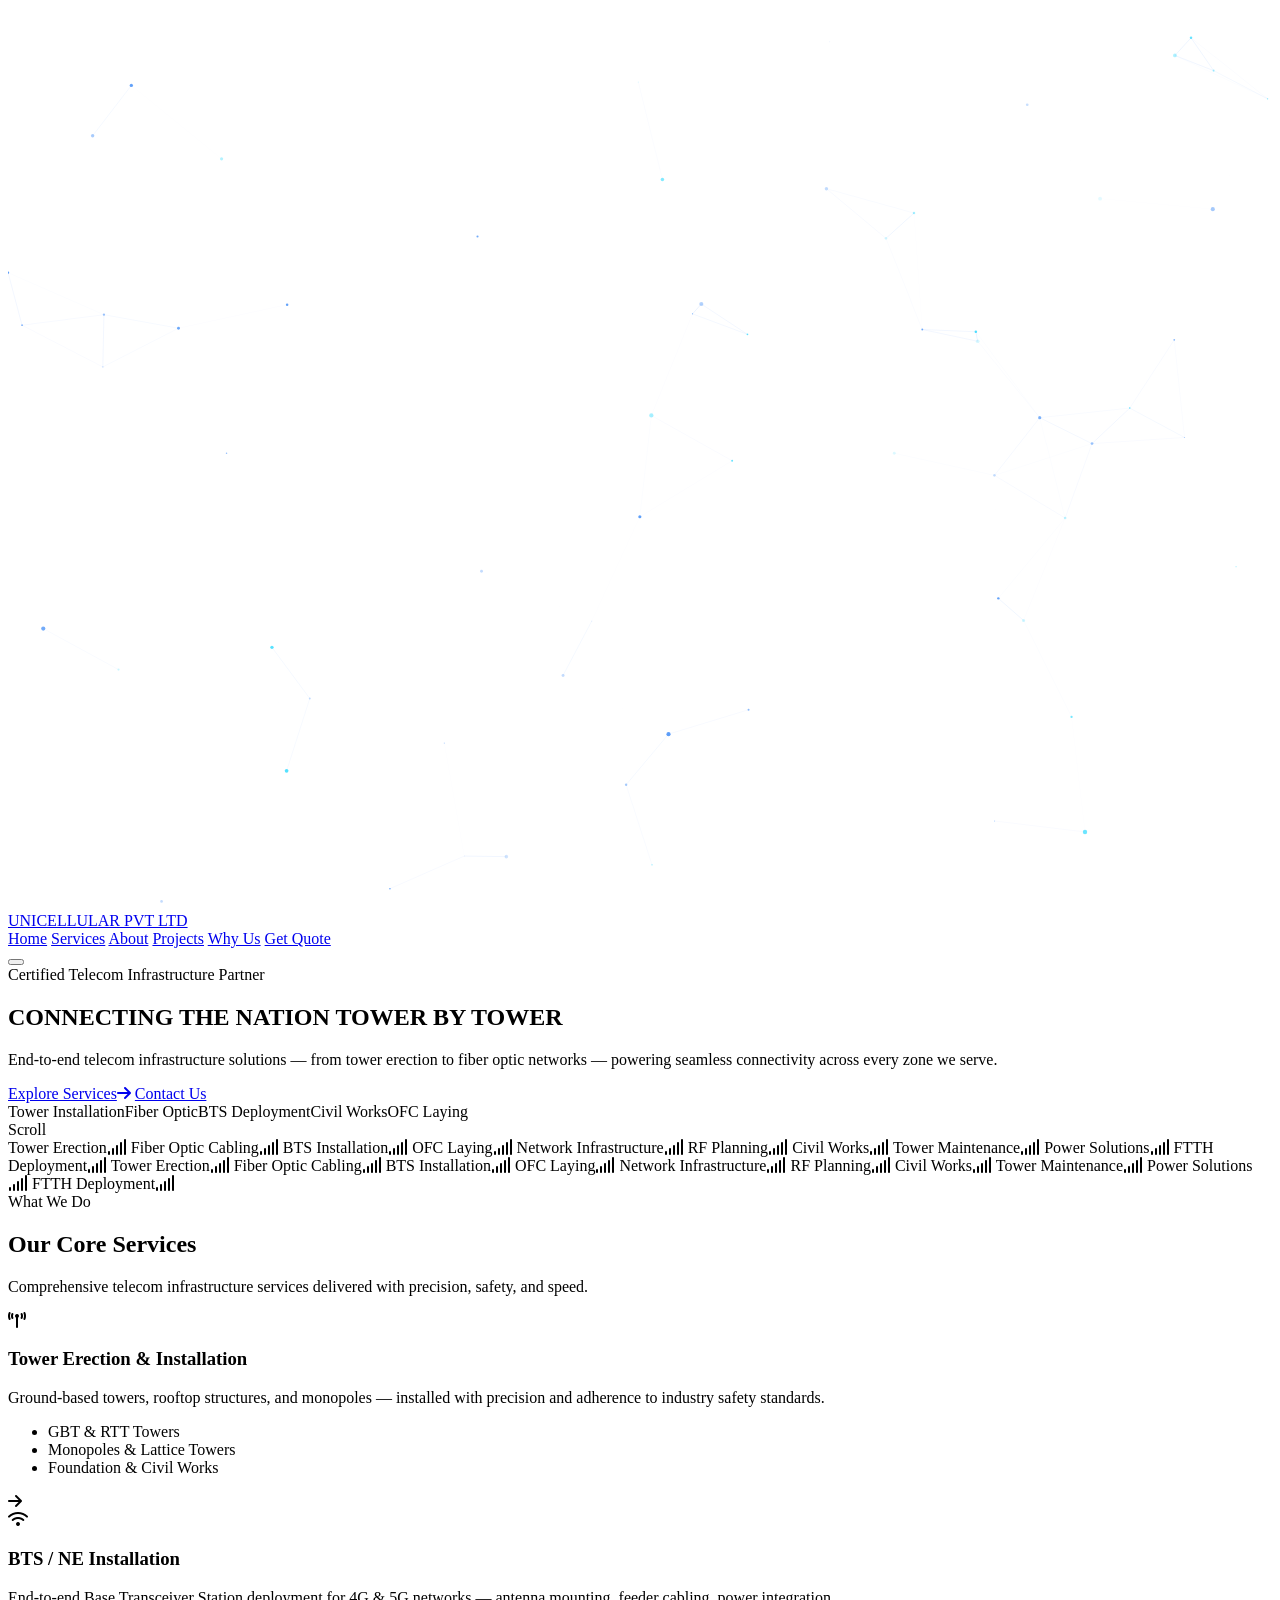
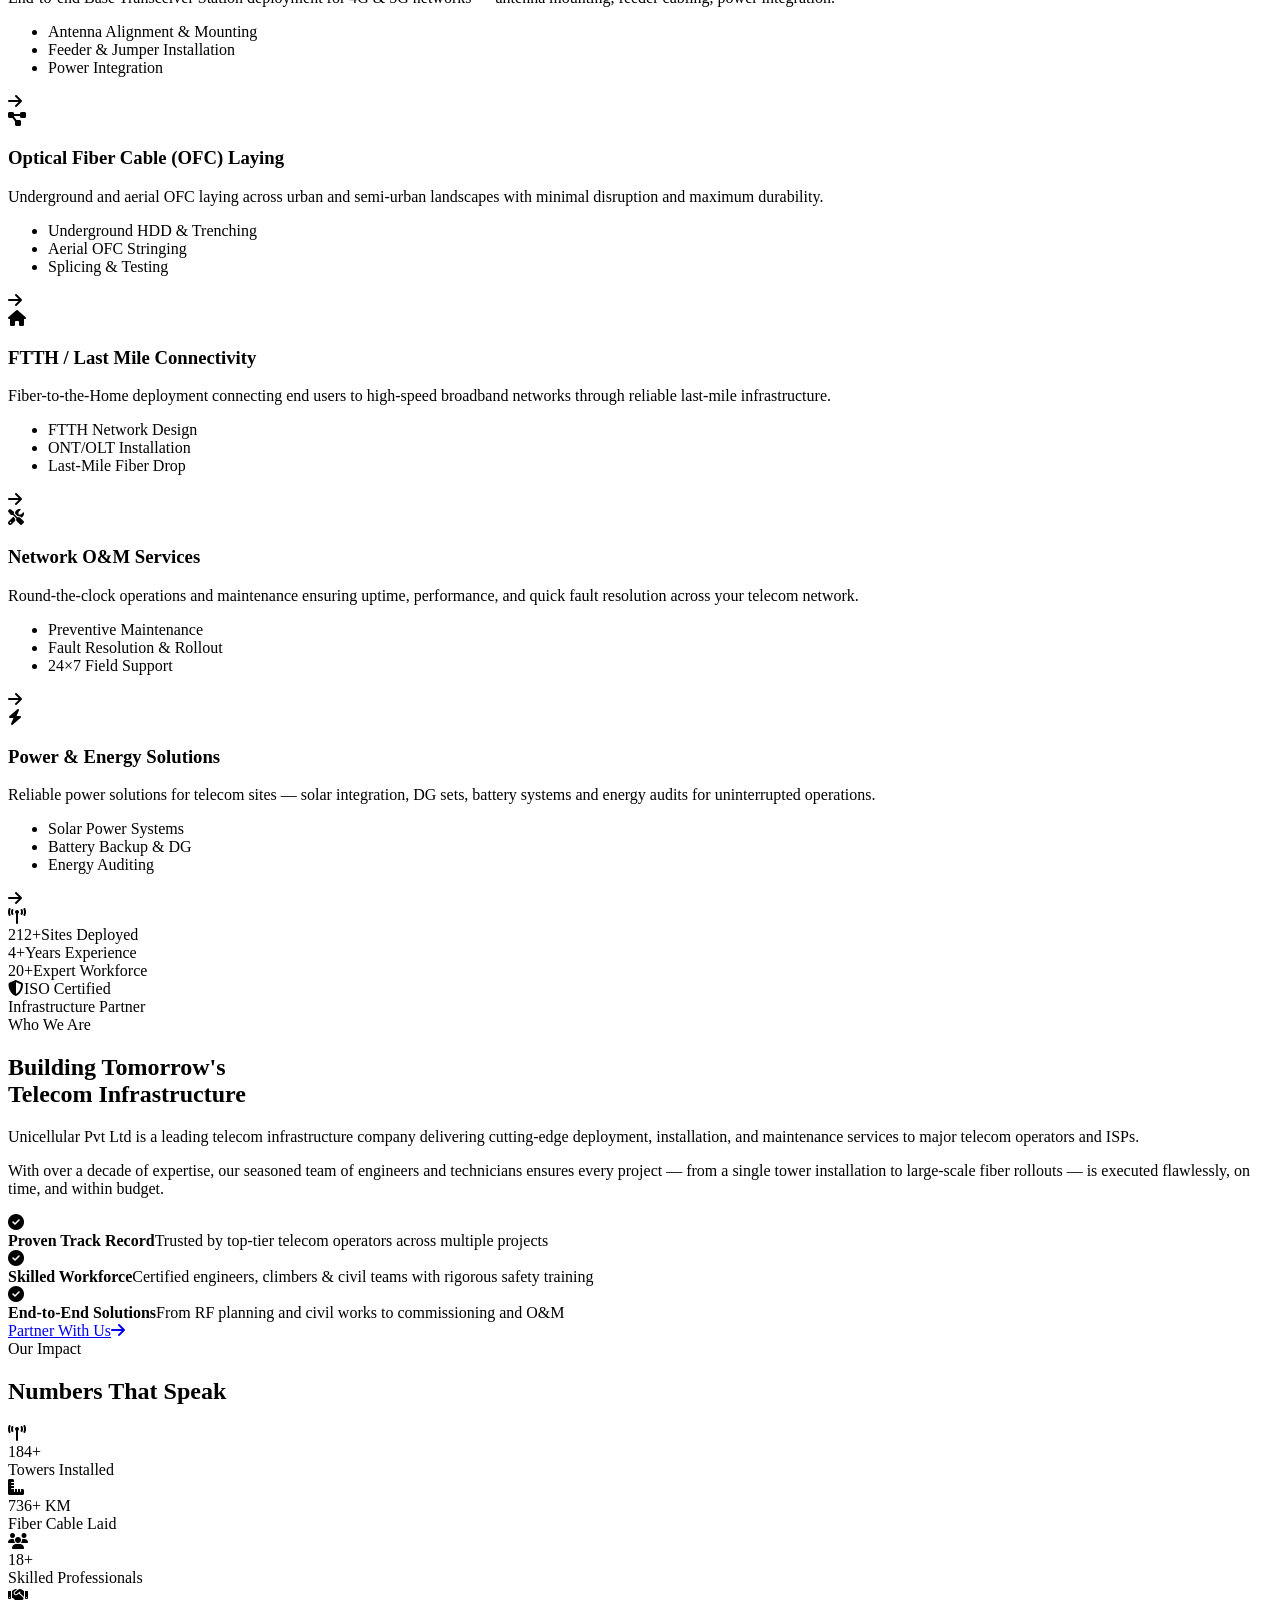
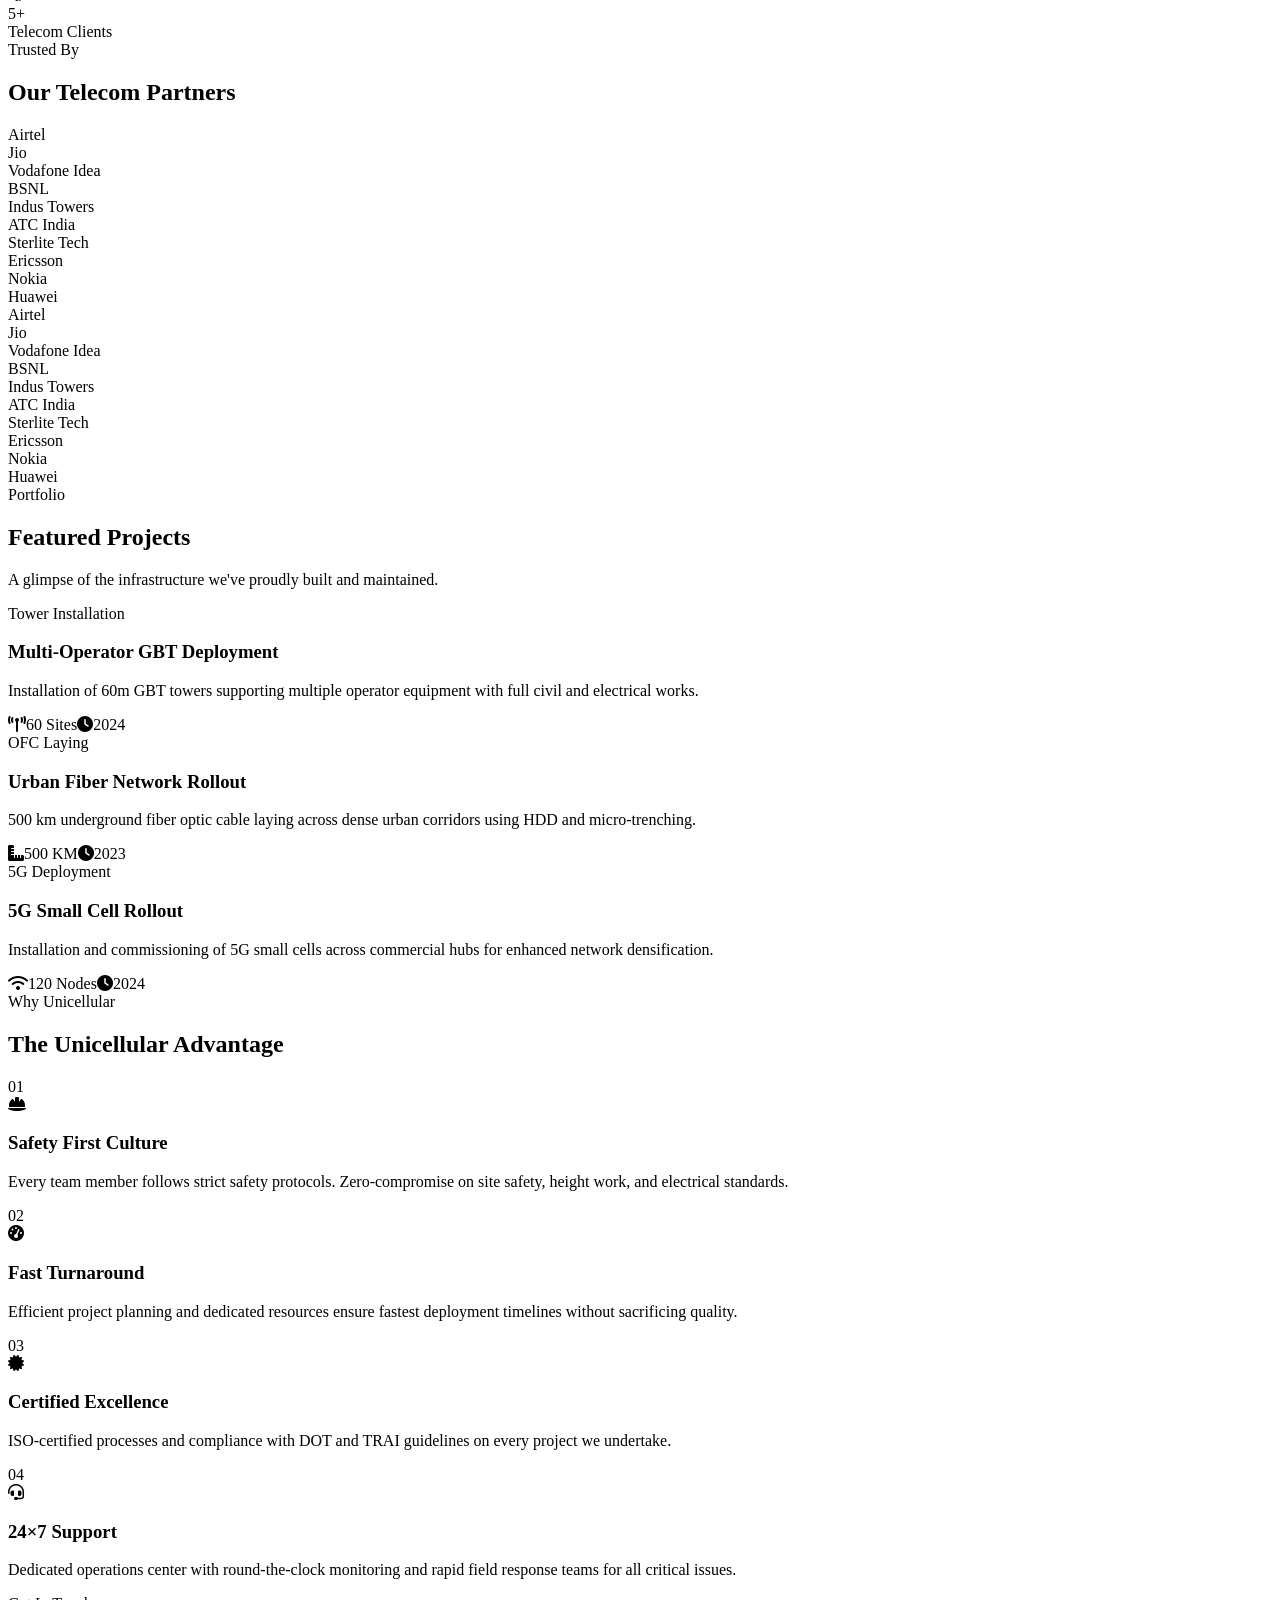
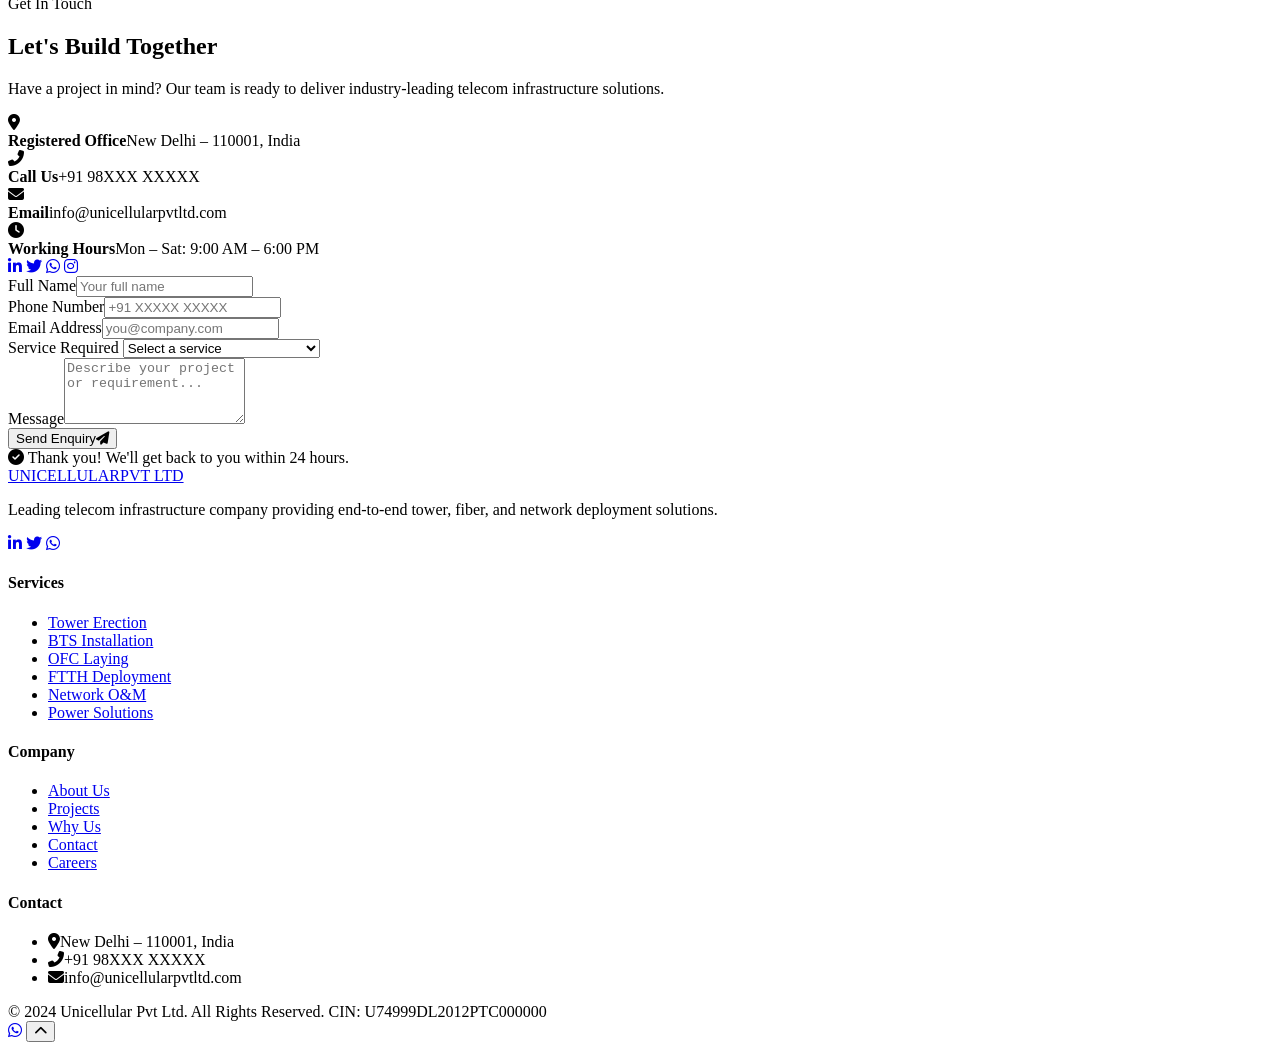
==== commit 339916fb: "Update index.html" ====
--- a/index.html
+++ b/index.html
@@ -351,4 +351,4 @@
 
 <script src="script.js"></script>
 </body>
-</html>+</html>
